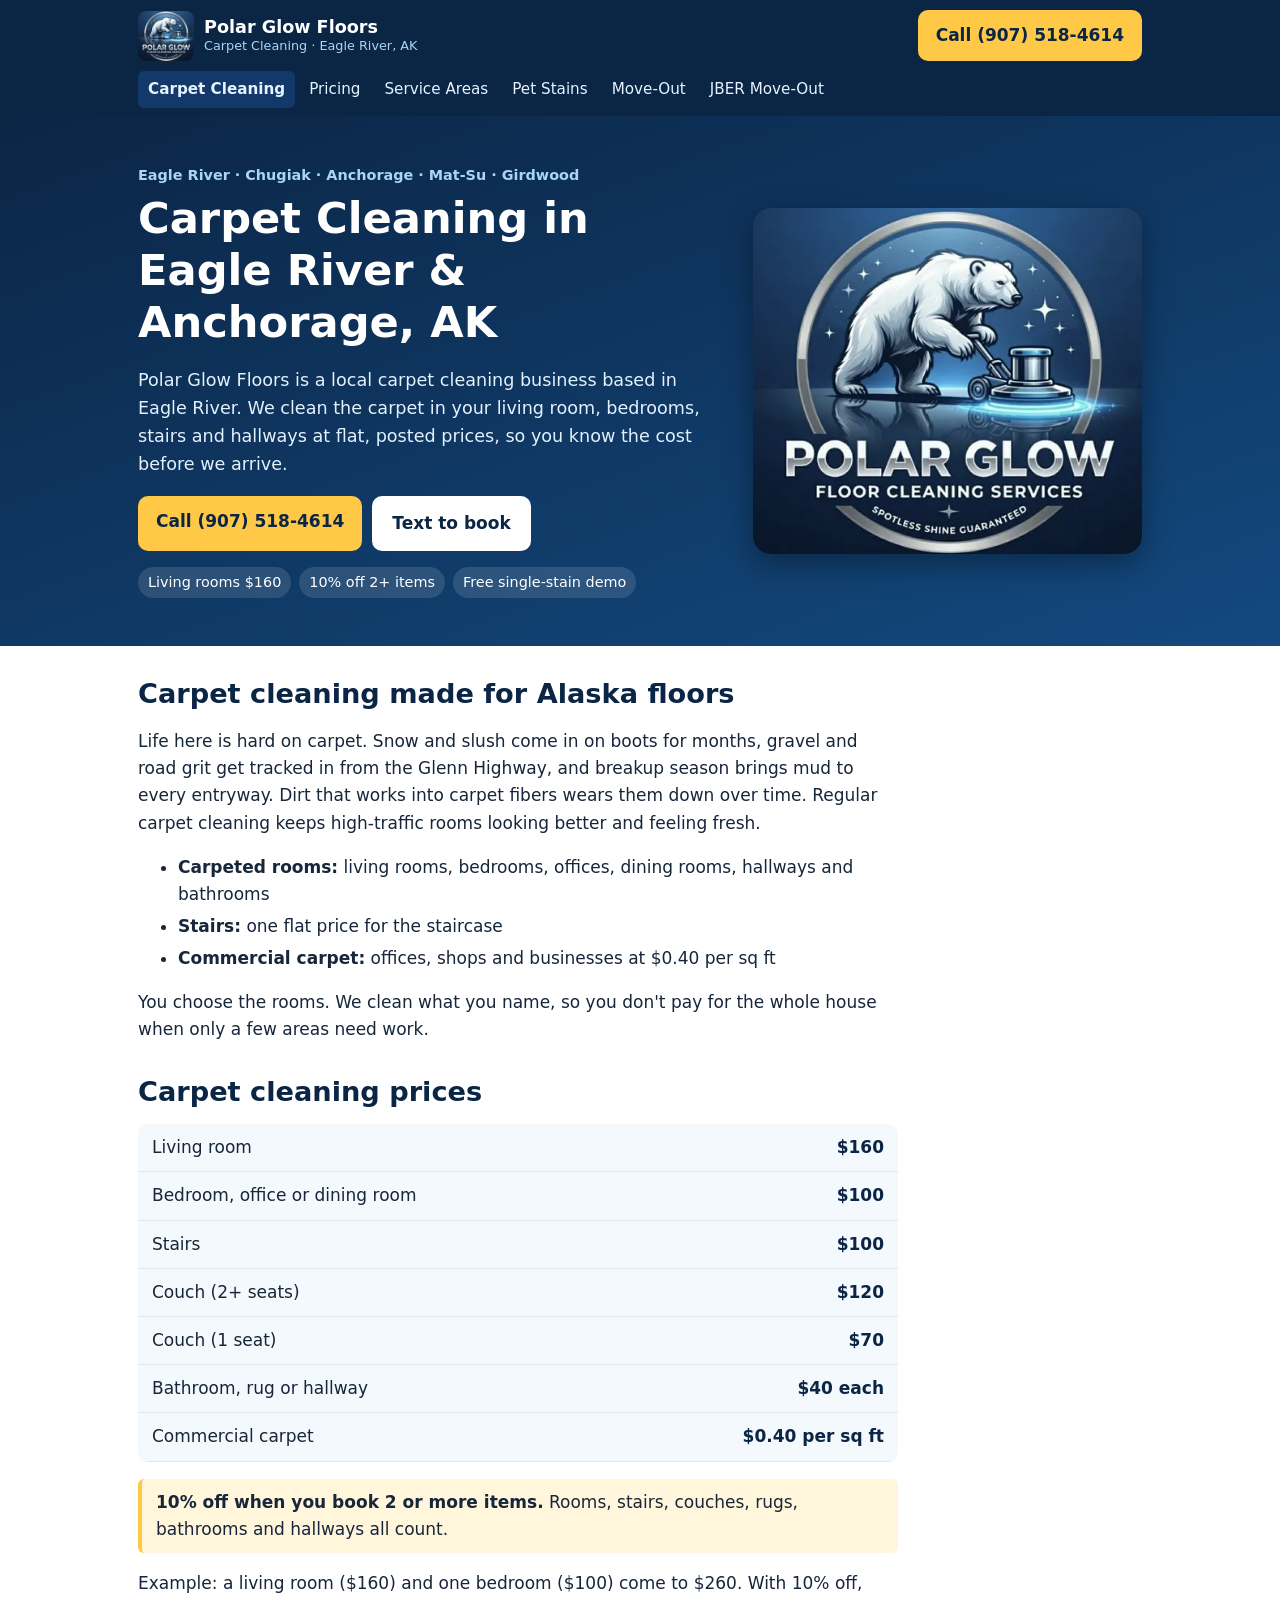
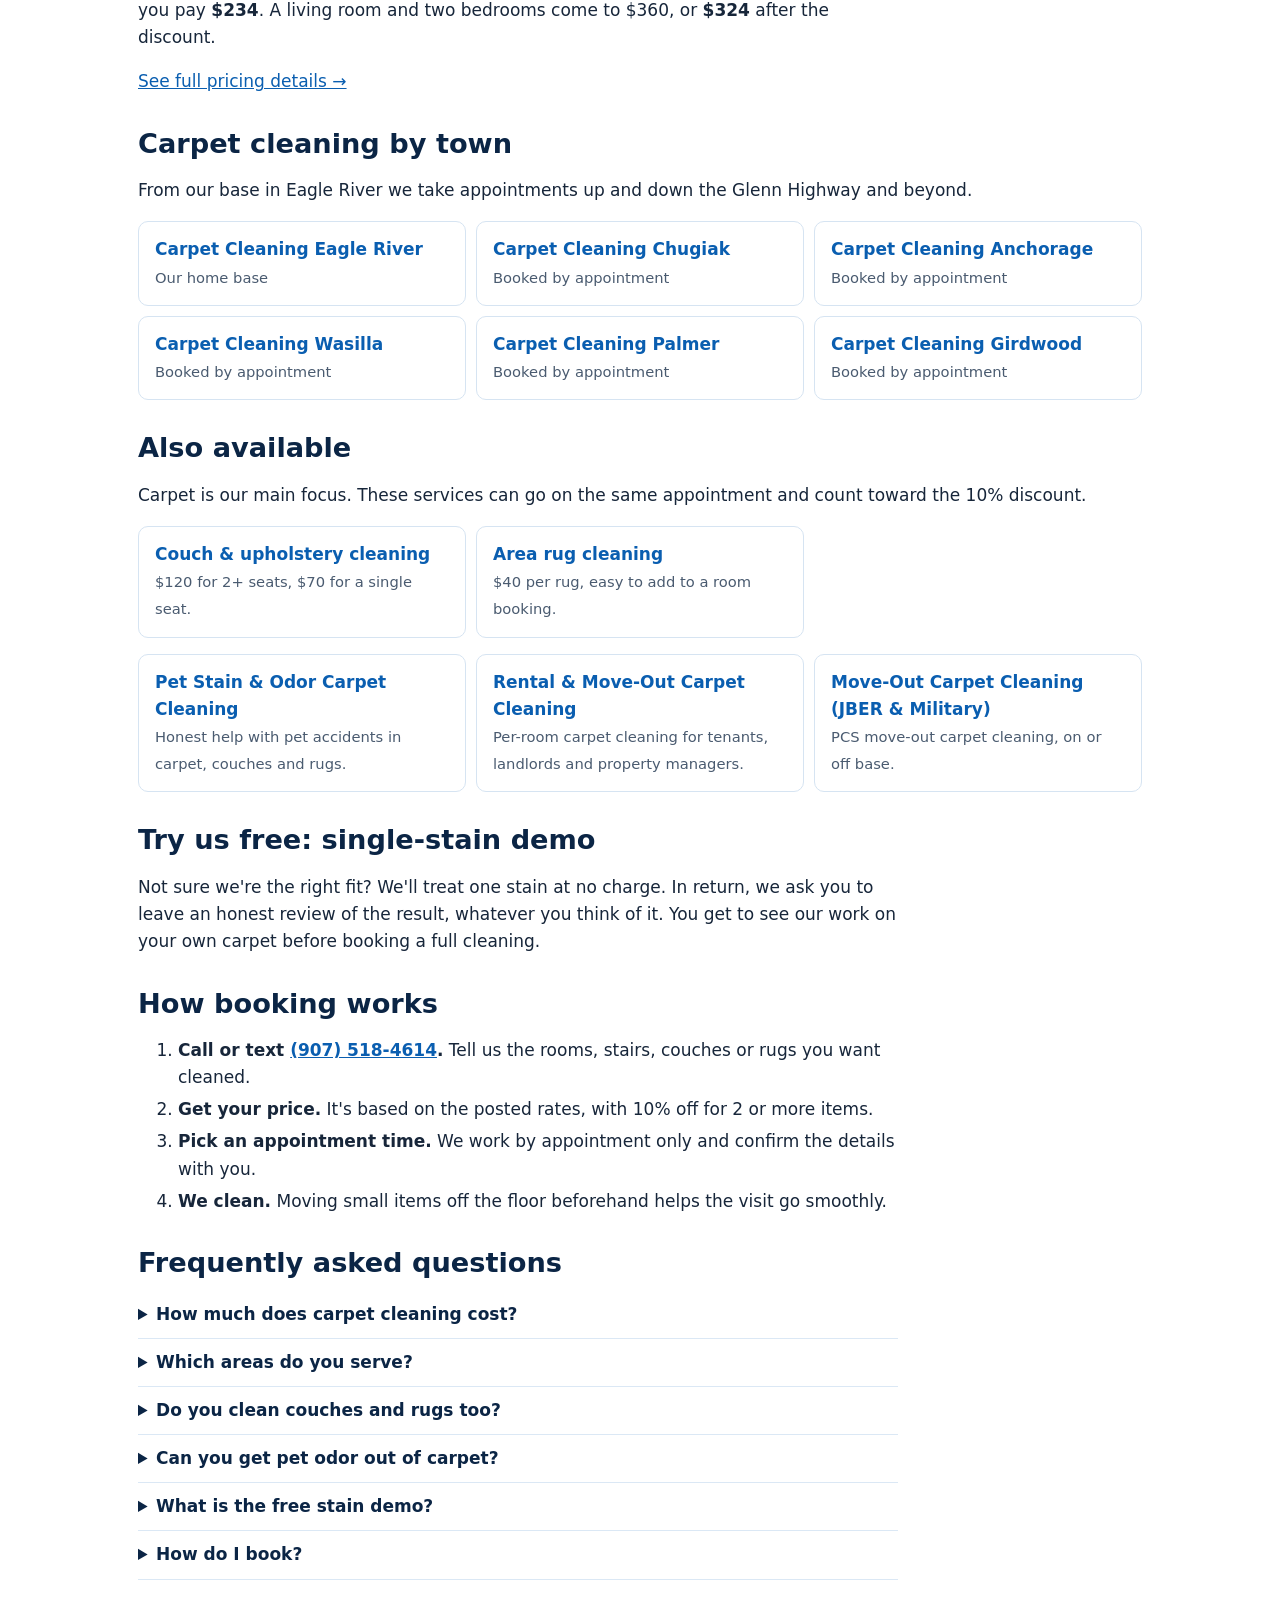
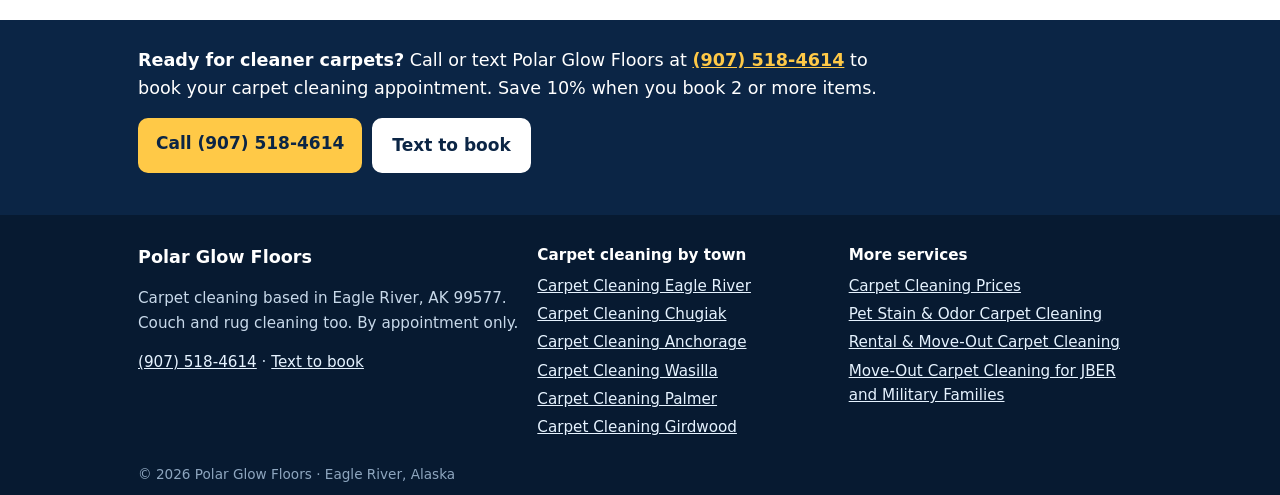
==== index.html @ 14b95b18 "Polar Glow Floors site" ====
<!doctype html>
<html lang="en">
<head>
<meta charset="utf-8">
<meta name="viewport" content="width=device-width,initial-scale=1">
<title>Carpet Cleaning Eagle River, AK | Polar Glow Floors</title>
<meta name="description" content="Carpet, couch &amp; rug cleaning in Eagle River, Chugiak &amp; Anchorage. Living rooms $160, bedrooms $100, 10% off 2+ items. Call (907) 518-4614 to book.">
<link rel="canonical" href="https://polarglowfloors.com/">
<meta property="og:type" content="website">
<meta property="og:title" content="Carpet Cleaning Eagle River, AK | Polar Glow Floors">
<meta property="og:description" content="Carpet, couch &amp; rug cleaning in Eagle River, Chugiak &amp; Anchorage. Living rooms $160, bedrooms $100, 10% off 2+ items. Call (907) 518-4614 to book.">
<meta property="og:url" content="https://polarglowfloors.com/">
<meta property="og:image" content="https://polarglowfloors.com/img/logo.jpg">
<meta name="theme-color" content="#0b2545">
<link rel="icon" type="image/png" href="/favicon.png">
<link rel="apple-touch-icon" href="/apple-touch-icon.png">
<link rel="stylesheet" href="/styles.css">
<script type="application/ld+json">{"@context":"https://schema.org","@type":"HomeAndConstructionBusiness","@id":"https://polarglowfloors.com/#business","name":"Polar Glow Floors","description":"Carpet cleaning in Eagle River, Anchorage and nearby Alaska towns, plus couch (upholstery) and rug cleaning. By appointment only.","url":"https://polarglowfloors.com/","telephone":"+1-907-518-4614","logo":"https://polarglowfloors.com/img/logo.jpg","image":"https://polarglowfloors.com/img/logo.jpg","address":{"@type":"PostalAddress","addressLocality":"Eagle River","addressRegion":"AK","postalCode":"99577","addressCountry":"US"},"areaServed":[{"@type":"City","name":"Eagle River, AK"},{"@type":"City","name":"Chugiak, AK"},{"@type":"City","name":"Anchorage, AK"},{"@type":"Place","name":"Joint Base Elmendorf-Richardson (JBER), AK"},{"@type":"City","name":"Wasilla, AK"},{"@type":"City","name":"Palmer, AK"},{"@type":"City","name":"Girdwood, AK"}]}</script><script type="application/ld+json">{"@context":"https://schema.org","@type":"FAQPage","mainEntity":[{"@type":"Question","name":"How much does carpet cleaning cost?","acceptedAnswer":{"@type":"Answer","text":"A living room is $160. Bedrooms, offices, dining rooms and stairs are $100 each. Bathrooms, hallways and rugs are $40 each. Book 2 or more items and you get 10% off."}},{"@type":"Question","name":"Which areas do you serve?","acceptedAnswer":{"@type":"Answer","text":"We're based in Eagle River and clean carpets in Eagle River, Chugiak, Anchorage, Wasilla, Palmer and Girdwood, including JBER housing when the resident arranges base access. Girdwood is a longer drive, so call to confirm scheduling."}},{"@type":"Question","name":"Do you clean couches and rugs too?","acceptedAnswer":{"@type":"Answer","text":"Yes. A couch with 2 or more seats is $120, a single-seat couch is $70, and rugs are $40 each. They count toward the 10% multi-item discount."}},{"@type":"Question","name":"Can you get pet odor out of carpet?","acceptedAnswer":{"@type":"Answer","text":"Often we can make a real difference, but we won't promise every odor will be fully removed, especially if it has soaked into the padding. We'll tell you honestly what to expect."}},{"@type":"Question","name":"What is the free stain demo?","acceptedAnswer":{"@type":"Answer","text":"We'll clean one stain for free. In exchange, we ask you to leave an honest review of the result."}},{"@type":"Question","name":"How do I book?","acceptedAnswer":{"@type":"Answer","text":"We work by appointment only. Call or text (907) 518-4614, tell us which rooms and items you want cleaned, and we'll confirm your price and pick a time together."}}]}</script>
</head>
<body>
<header class="top">
<div class="wrap bar">
<a class="brand" href="/"><picture><source srcset="/img/logo-128.webp" type="image/webp"><img src="/img/logo-128.jpg" width="56" height="50" alt="Polar Glow Floors logo"></picture><span>Polar Glow Floors<small>Carpet Cleaning · Eagle River, AK</small></span></a>
<a class="btn call hide-sm" href="tel:+19075184614">Call (907) 518-4614</a>
</div>
<nav class="wrap nav" aria-label="Main"><a href="/">Carpet Cleaning</a><a href="/pricing/">Pricing</a><a href="/#areas">Service Areas</a><a href="/pet-stain-odor-removal/">Pet Stains</a><a href="/move-out-carpet-cleaning/">Move-Out</a><a href="/jber-military-move-out-carpet-cleaning/">JBER Move-Out</a></nav>
</header>
<main>
<section class="hero home"><div class="wrap split">
<div>
<p class="kicker">Eagle River · Chugiak · Anchorage · Mat-Su · Girdwood</p>
<h1>Carpet Cleaning in Eagle River &amp; Anchorage, AK</h1>
<p class="lead">Polar Glow Floors is a local carpet cleaning business based in Eagle River. We clean the carpet in your living room, bedrooms, stairs and hallways at flat, posted prices, so you know the cost before we arrive.</p>
<div class="ctas "><a class="btn call" href="tel:+19075184614">Call (907) 518-4614</a><a class="btn text" href="sms:+19075184614">Text to book</a></div>
<p class="ticks"><span>Living rooms $160</span><span>10% off 2+ items</span><span>Free single-stain demo</span></p>
</div>
<picture class="hero-logo"><source srcset="/img/logo.webp" type="image/webp"><img src="/img/logo.jpg" width="480" height="426" alt="Polar Glow Floors polar bear logo" fetchpriority="high"></picture>
</div></section>

<section class="wrap prose">
<h2>Carpet cleaning made for Alaska floors</h2>
<p>Life here is hard on carpet. Snow and slush come in on boots for months, gravel and road grit get tracked in from the Glenn Highway, and breakup season brings mud to every entryway. Dirt that works into carpet fibers wears them down over time. Regular carpet cleaning keeps high-traffic rooms looking better and feeling fresh.</p>
<ul>
<li><strong>Carpeted rooms:</strong> living rooms, bedrooms, offices, dining rooms, hallways and bathrooms</li>
<li><strong>Stairs:</strong> one flat price for the staircase</li>
<li><strong>Commercial carpet:</strong> offices, shops and businesses at $0.40 per sq ft</li>
</ul>
<p>You choose the rooms. We clean what you name, so you don't pay for the whole house when only a few areas need work.</p>
</section>

<section class="wrap prose" id="pricing">
<h2>Carpet cleaning prices</h2>
<table class="prices" aria-label="Carpet cleaning prices"><tbody><tr><th scope=row>Living room</th><td>$160</td></tr><tr><th scope=row>Bedroom, office or dining room</th><td>$100</td></tr><tr><th scope=row>Stairs</th><td>$100</td></tr><tr><th scope=row>Couch (2+ seats)</th><td>$120</td></tr><tr><th scope=row>Couch (1 seat)</th><td>$70</td></tr><tr><th scope=row>Bathroom, rug or hallway</th><td>$40 each</td></tr><tr><th scope=row>Commercial carpet</th><td>$0.40 per sq ft</td></tr></tbody></table><p class="deal"><strong>10% off when you book 2 or more items.</strong> Rooms, stairs, couches, rugs, bathrooms and hallways all count.</p>
<p>Example: a living room ($160) and one bedroom ($100) come to $260. With 10% off, you pay <strong>$234</strong>. A living room and two bedrooms come to $360, or <strong>$324</strong> after the discount.</p>
<p><a href="/pricing/">See full pricing details →</a></p>
</section>

<section class="wrap" id="areas">
<h2>Carpet cleaning by town</h2>
<p>From our base in Eagle River we take appointments up and down the Glenn Highway and beyond.</p>
<ul class="cards"><li><a href="/carpet-cleaning-eagle-river/"><strong>Carpet Cleaning Eagle River</strong><span>Our home base</span></a></li><li><a href="/carpet-cleaning-chugiak/"><strong>Carpet Cleaning Chugiak</strong><span>Booked by appointment</span></a></li><li><a href="/carpet-cleaning-anchorage/"><strong>Carpet Cleaning Anchorage</strong><span>Booked by appointment</span></a></li><li><a href="/carpet-cleaning-wasilla/"><strong>Carpet Cleaning Wasilla</strong><span>Booked by appointment</span></a></li><li><a href="/carpet-cleaning-palmer-ak/"><strong>Carpet Cleaning Palmer</strong><span>Booked by appointment</span></a></li><li><a href="/girdwood-carpet-cleaning/"><strong>Carpet Cleaning Girdwood</strong><span>Booked by appointment</span></a></li></ul>
</section>

<section class="wrap">
<h2>Also available</h2>
<p>Carpet is our main focus. These services can go on the same appointment and count toward the 10% discount.</p>
<ul class="cards">
<li><a href="/pricing/"><strong>Couch &amp; upholstery cleaning</strong><span>$120 for 2+ seats, $70 for a single seat.</span></a></li>
<li><a href="/pricing/"><strong>Area rug cleaning</strong><span>$40 per rug, easy to add to a room booking.</span></a></li>
</ul>
<ul class="cards"><li><a href="/pet-stain-odor-removal/"><strong>Pet Stain &amp; Odor Carpet Cleaning</strong><span>Honest help with pet accidents in carpet, couches and rugs.</span></a></li><li><a href="/move-out-carpet-cleaning/"><strong>Rental &amp; Move-Out Carpet Cleaning</strong><span>Per-room carpet cleaning for tenants, landlords and property managers.</span></a></li><li><a href="/jber-military-move-out-carpet-cleaning/"><strong>Move-Out Carpet Cleaning (JBER &amp; Military)</strong><span>PCS move-out carpet cleaning, on or off base.</span></a></li></ul>
</section>

<section class="wrap prose">
<h2>Try us free: single-stain demo</h2>
<p>Not sure we're the right fit? We'll treat one stain at no charge. In return, we ask you to leave an honest review of the result, whatever you think of it. You get to see our work on your own carpet before booking a full cleaning.</p>
<h2>How booking works</h2>
<ol>
<li><strong>Call or text <a href="tel:+19075184614">(907) 518-4614</a>.</strong> Tell us the rooms, stairs, couches or rugs you want cleaned.</li>
<li><strong>Get your price.</strong> It's based on the posted rates, with 10% off for 2 or more items.</li>
<li><strong>Pick an appointment time.</strong> We work by appointment only and confirm the details with you.</li>
<li><strong>We clean.</strong> Moving small items off the floor beforehand helps the visit go smoothly.</li>
</ol>
</section>
<section class="wrap faq"><h2>Frequently asked questions</h2><details><summary>How much does carpet cleaning cost?</summary><p>A living room is $160. Bedrooms, offices, dining rooms and stairs are $100 each. Bathrooms, hallways and rugs are $40 each. Book 2 or more items and you get 10% off.</p></details><details><summary>Which areas do you serve?</summary><p>We're based in Eagle River and clean carpets in Eagle River, Chugiak, Anchorage, Wasilla, Palmer and Girdwood, including JBER housing when the resident arranges base access. Girdwood is a longer drive, so call to confirm scheduling.</p></details><details><summary>Do you clean couches and rugs too?</summary><p>Yes. A couch with 2 or more seats is $120, a single-seat couch is $70, and rugs are $40 each. They count toward the 10% multi-item discount.</p></details><details><summary>Can you get pet odor out of carpet?</summary><p>Often we can make a real difference, but we won't promise every odor will be fully removed, especially if it has soaked into the padding. We'll tell you honestly what to expect.</p></details><details><summary>What is the free stain demo?</summary><p>We'll clean one stain for free. In exchange, we ask you to leave an honest review of the result.</p></details><details><summary>How do I book?</summary><p>We work by appointment only. Call or text <a href="tel:+19075184614">(907) 518-4614</a>, tell us which rooms and items you want cleaned, and we'll confirm your price and pick a time together.</p></details></section>
<section class="band"><div class="wrap"><p><strong>Ready for cleaner carpets?</strong> Call or text Polar Glow Floors at <strong><a href="tel:+19075184614">(907) 518-4614</a></strong> to book your carpet cleaning appointment. Save 10% when you book 2 or more items.</p><div class="ctas "><a class="btn call" href="tel:+19075184614">Call (907) 518-4614</a><a class="btn text" href="sms:+19075184614">Text to book</a></div></div></section>

</main>
<footer class="foot">
<div class="wrap cols">
<div><p class="fname">Polar Glow Floors</p><p>Carpet cleaning based in Eagle River, AK 99577. Couch and rug cleaning too. By appointment only.</p><p><a href="tel:+19075184614">(907) 518-4614</a> · <a href="sms:+19075184614">Text to book</a></p></div>
<div><p class="fh">Carpet cleaning by town</p><ul><li><a href="/carpet-cleaning-eagle-river/">Carpet Cleaning Eagle River</a></li><li><a href="/carpet-cleaning-chugiak/">Carpet Cleaning Chugiak</a></li><li><a href="/carpet-cleaning-anchorage/">Carpet Cleaning Anchorage</a></li><li><a href="/carpet-cleaning-wasilla/">Carpet Cleaning Wasilla</a></li><li><a href="/carpet-cleaning-palmer-ak/">Carpet Cleaning Palmer</a></li><li><a href="/girdwood-carpet-cleaning/">Carpet Cleaning Girdwood</a></li></ul></div>
<div><p class="fh">More services</p><ul><li><a href="/pricing/">Carpet Cleaning Prices</a></li><li><a href="/pet-stain-odor-removal/">Pet Stain &amp; Odor Carpet Cleaning</a></li><li><a href="/move-out-carpet-cleaning/">Rental &amp; Move-Out Carpet Cleaning</a></li><li><a href="/jber-military-move-out-carpet-cleaning/">Move-Out Carpet Cleaning for JBER and Military Families</a></li></ul></div>
</div>
<p class="wrap copy">© 2026 Polar Glow Floors · Eagle River, Alaska</p>
</footer>
<div class="mbar"><a href="tel:+19075184614">Call (907) 518-4614</a><a href="sms:+19075184614">Text to book</a></div>
</body>
</html>
---- styles.css ----
*,*::before,*::after{box-sizing:border-box}
html{-webkit-text-size-adjust:100%;scroll-behavior:smooth}
body{margin:0;font:17px/1.6 system-ui,-apple-system,"Segoe UI",Roboto,Arial,sans-serif;color:#17263a;background:#fff;padding-bottom:64px}
img{max-width:100%;height:auto;display:block}
a{color:#0a5eb0}
h1,h2{line-height:1.2;color:#0b2545}
h1{font-size:clamp(1.8rem,6vw,2.7rem);margin:0 0 .6rem}
h2{font-size:clamp(1.3rem,4.5vw,1.7rem);margin:2rem 0 .7rem}
.wrap{max-width:1040px;margin:0 auto;padding:0 18px}
.prose>*,.faq>*{max-width:760px}
.prose li{margin:.3rem 0}

/* header */
.top{background:#0b2545;color:#fff}
.bar{display:flex;align-items:center;justify-content:space-between;gap:12px;padding-top:10px;padding-bottom:10px}
.brand{display:flex;align-items:center;gap:10px;color:#fff;text-decoration:none;font-weight:700;font-size:1.1rem;line-height:1.2}
.brand img{width:56px;height:50px;border-radius:8px}
.brand small{display:block;font-weight:400;font-size:.8rem;color:#a9d6f5}
.nav{display:flex;gap:4px;overflow-x:auto;padding-bottom:8px;scrollbar-width:none}
.nav a{color:#e6f3ff;text-decoration:none;white-space:nowrap;padding:6px 10px;border-radius:6px;font-size:.95rem}
.nav a:first-child{background:#13386a;font-weight:700}
.nav a:hover{background:#1c4a85}

/* buttons */
.btn{display:inline-block;padding:12px 18px;border-radius:10px;font-weight:700;text-decoration:none;text-align:center}
.btn.call{background:#ffc947;color:#0b2545}
.btn.text{background:#fff;color:#0b2545;border:2px solid #0b2545}
.btn:hover{filter:brightness(1.05)}
.ctas{display:flex;flex-wrap:wrap;gap:10px;margin:1rem 0}
.hide-sm{display:none}

/* hero */
.hero{background:linear-gradient(160deg,#0b2545,#13497f);color:#fff;padding:28px 0 30px}
.hero h1{color:#fff}
.hero a:not(.btn){color:#bfe6ff}
.hero .btn.text{border-color:#fff}
.lead{font-size:1.1rem;color:#e3f1fc;max-width:680px}
.kicker{margin:0 0 .4rem;color:#a9d6f5;font-size:.9rem;font-weight:600}
.ticks{display:flex;flex-wrap:wrap;gap:8px;margin:0;font-size:.9rem}
.ticks span{background:rgba(255,255,255,.12);padding:4px 10px;border-radius:99px}
.hero-logo{display:none}

/* prices */
.prices{width:100%;border-collapse:collapse;margin:1rem 0;background:#f4f9fe;border-radius:10px;overflow:hidden}
.prices th,.prices td{padding:10px 14px;border-bottom:1px solid #dbe8f5;text-align:left}
.prices th{font-weight:500}
.prices td{text-align:right;font-weight:700;white-space:nowrap;color:#0b2545}
.deal{background:#fff6dc;border-left:4px solid #ffc947;padding:10px 14px;border-radius:6px}

/* cards */
.cards{list-style:none;padding:0;margin:1rem 0;display:grid;gap:10px;grid-template-columns:1fr}
.cards a{display:block;height:100%;padding:14px 16px;border:1px solid #d6e4f2;border-radius:10px;text-decoration:none;color:#17263a;background:#fff}
.cards a:hover{border-color:#0a5eb0;box-shadow:0 2px 10px rgba(11,37,69,.08)}
.cards strong{display:block;color:#0a5eb0}
.cards span{font-size:.92rem;color:#4a5b70}

/* faq */

.faq details{border-bottom:1px solid #dbe8f5;padding:10px 0}
.faq summary{cursor:pointer;font-weight:700;color:#0b2545}
.faq p{margin:.5rem 0 0}

/* cta band */
.band{background:#0b2545;color:#fff;margin-top:2.5rem;padding:26px 0}
.band p{font-size:1.1rem;max-width:760px;margin:0}
.band a:not(.btn){color:#ffc947}
.band .btn.text{border-color:#fff}

/* footer */
.foot{background:#071a31;color:#c8d9ea;padding:28px 0 10px;font-size:.95rem}
.foot a{color:#e6f3ff}
.foot ul{list-style:none;padding:0;margin:0}
.foot li{margin:.25rem 0}
.cols{display:grid;gap:18px}
.fname{font-weight:700;color:#fff;font-size:1.1rem;margin:0 0 .4rem}
.fh{font-weight:700;color:#fff;margin:0 0 .4rem}
.copy{font-size:.85rem;color:#8ea6bf;margin-top:20px}

/* sticky mobile call bar */
.mbar{position:fixed;left:0;right:0;bottom:0;display:flex;z-index:10;box-shadow:0 -2px 10px rgba(0,0,0,.2)}
.mbar a{flex:1;padding:16px 8px;text-align:center;font-weight:700;text-decoration:none;font-size:1rem}
.mbar a:first-child{flex:1.6;background:#ffc947;color:#0b2545}
.mbar a:last-child{background:#0b2545;color:#fff}

@media (min-width:640px){
  .cards{grid-template-columns:1fr 1fr}
  .cols{grid-template-columns:1.3fr 1fr 1fr}
}
@media (min-width:860px){
  body{padding-bottom:0}
  .mbar{display:none}
  .hide-sm{display:inline-block}
  .hero{padding:48px 0}
  .split{display:grid;grid-template-columns:1.5fr 1fr;gap:32px;align-items:center}
  .hero-logo{display:block}
  .hero-logo img{border-radius:18px;box-shadow:0 10px 30px rgba(0,0,0,.35)}
  .cards{grid-template-columns:repeat(3,1fr)}
}
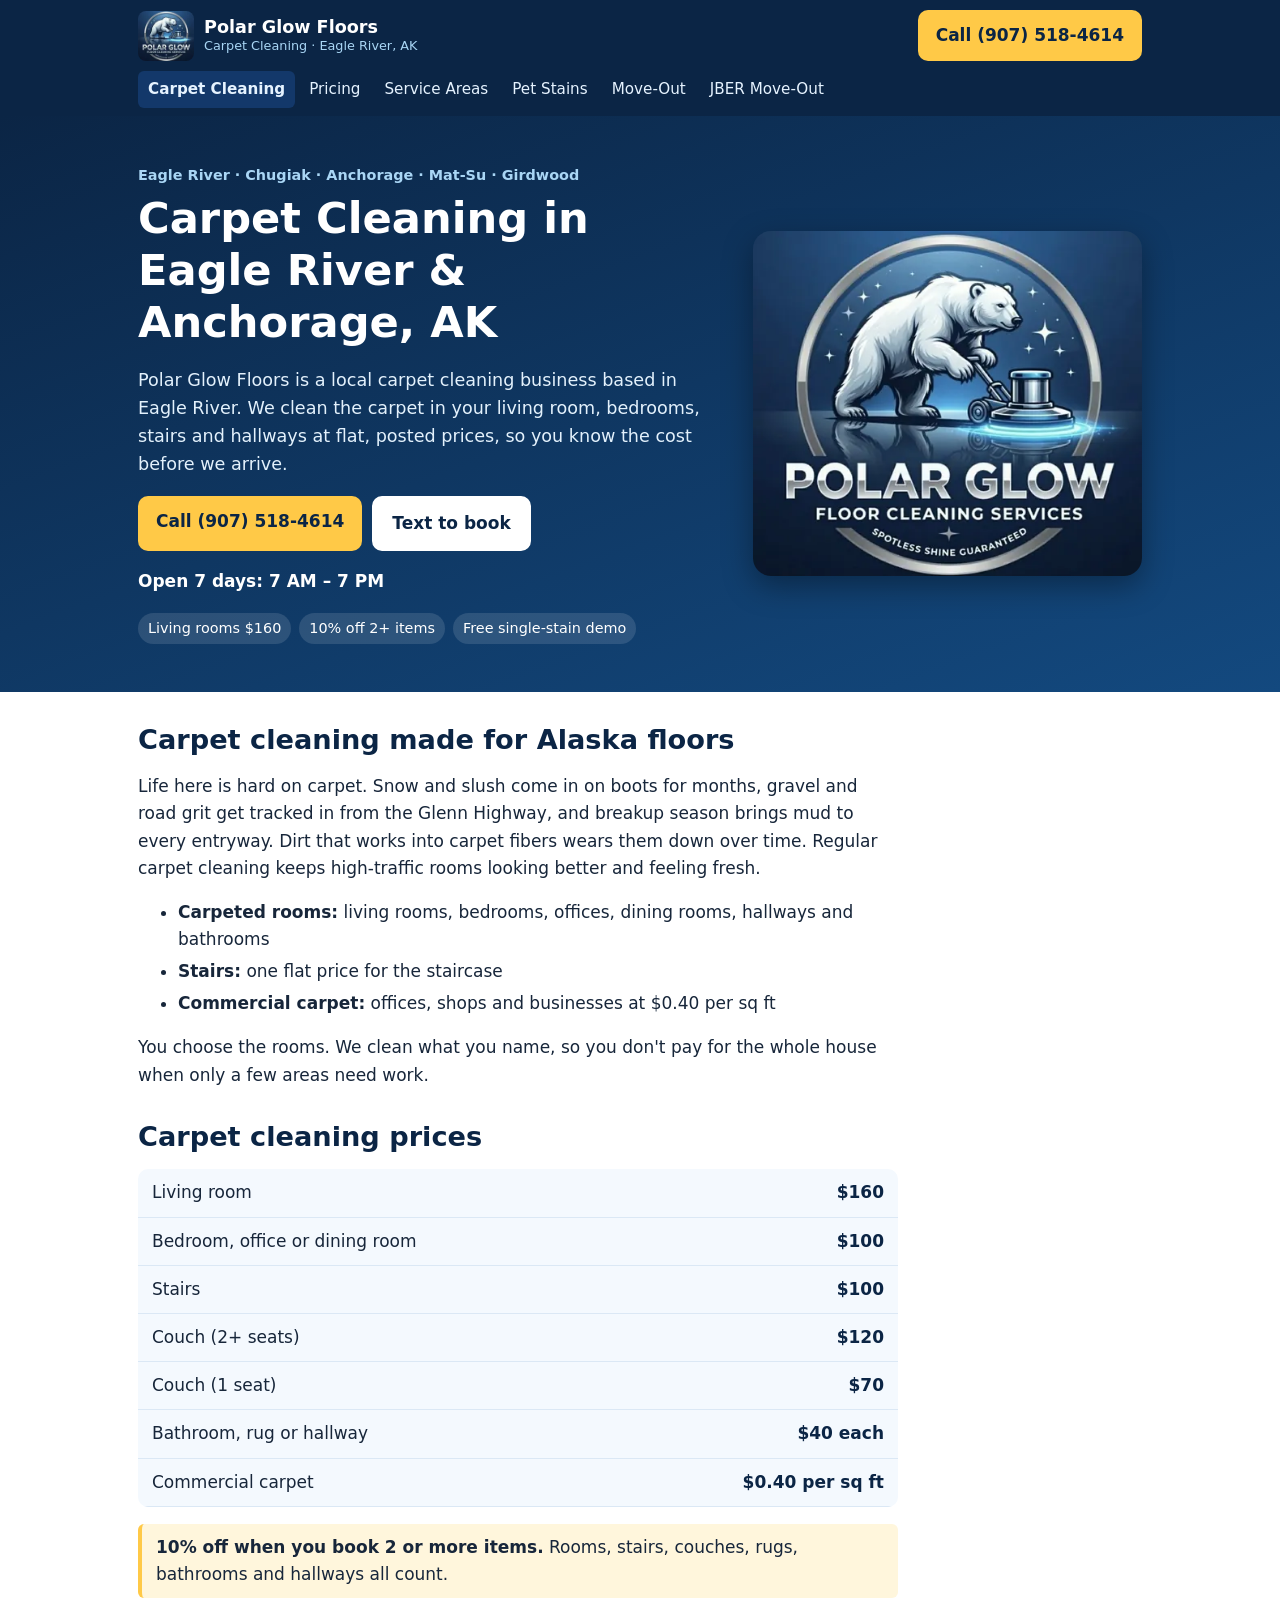
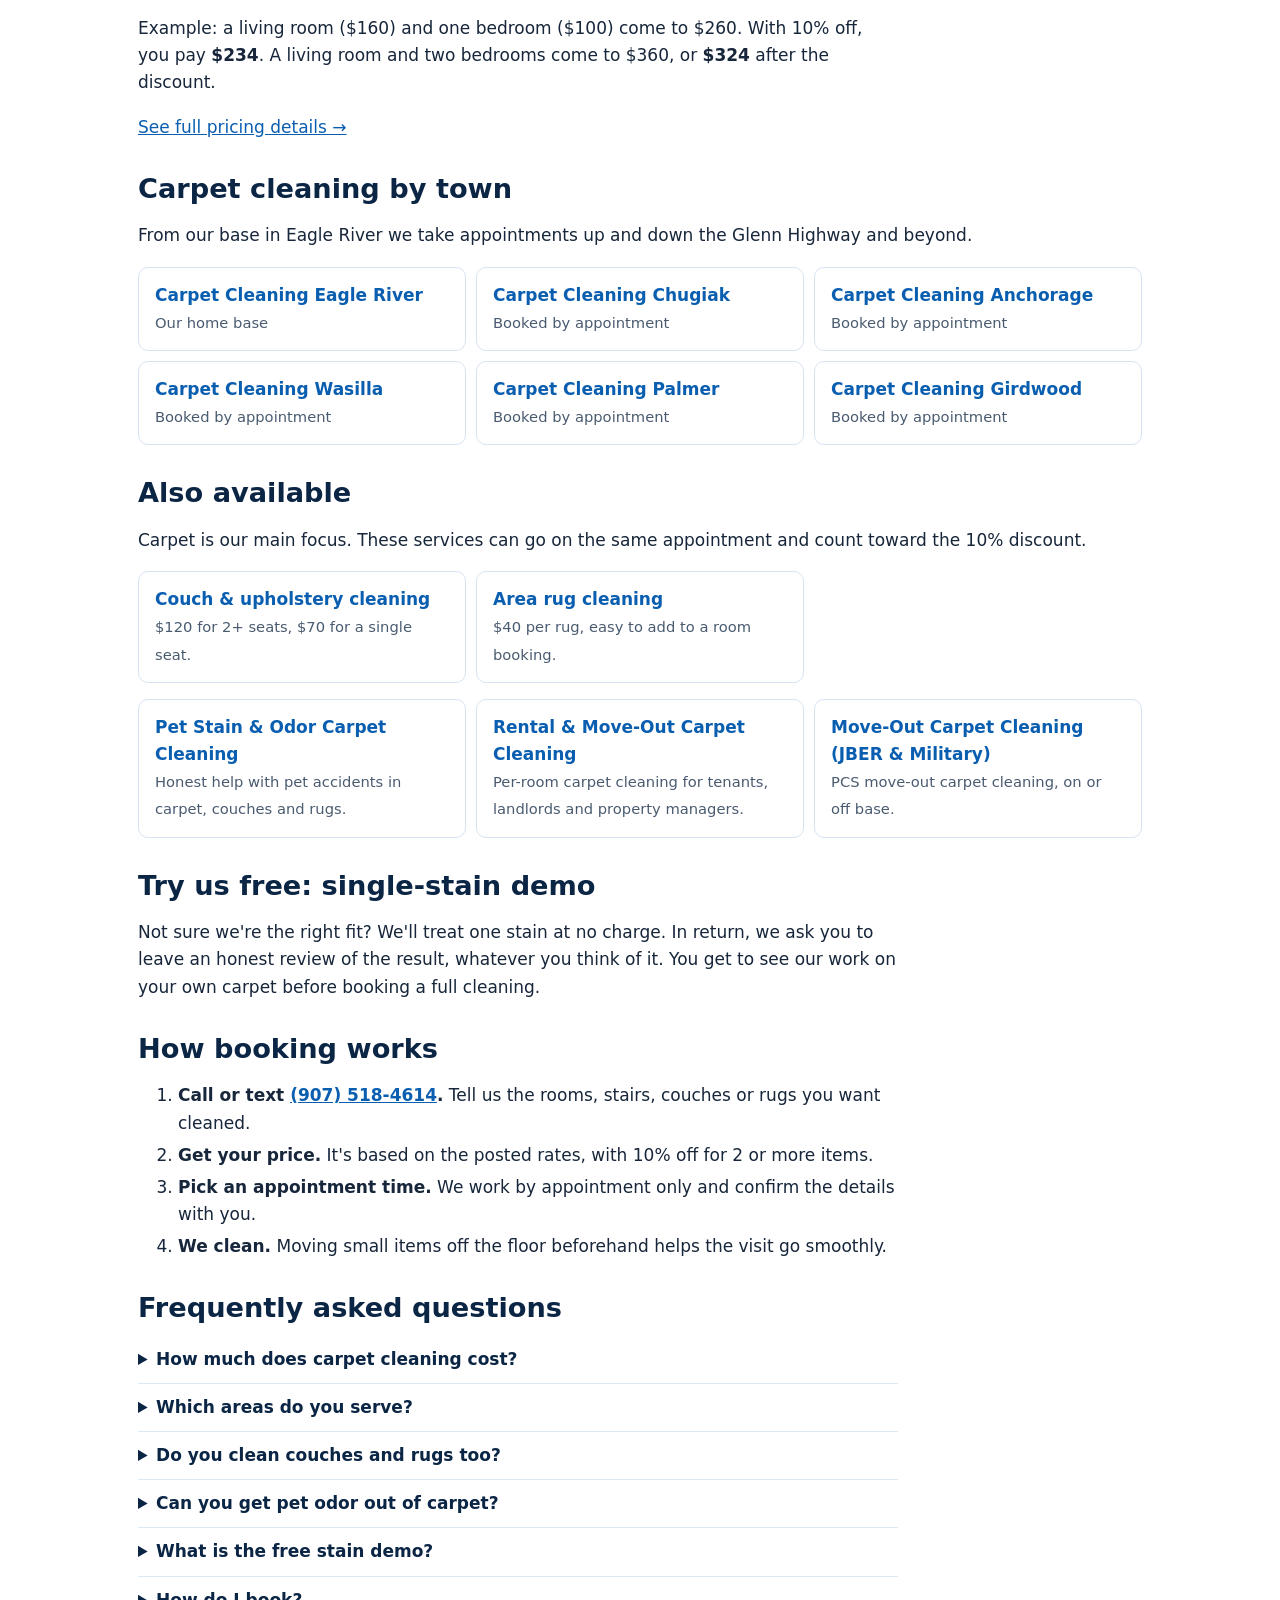
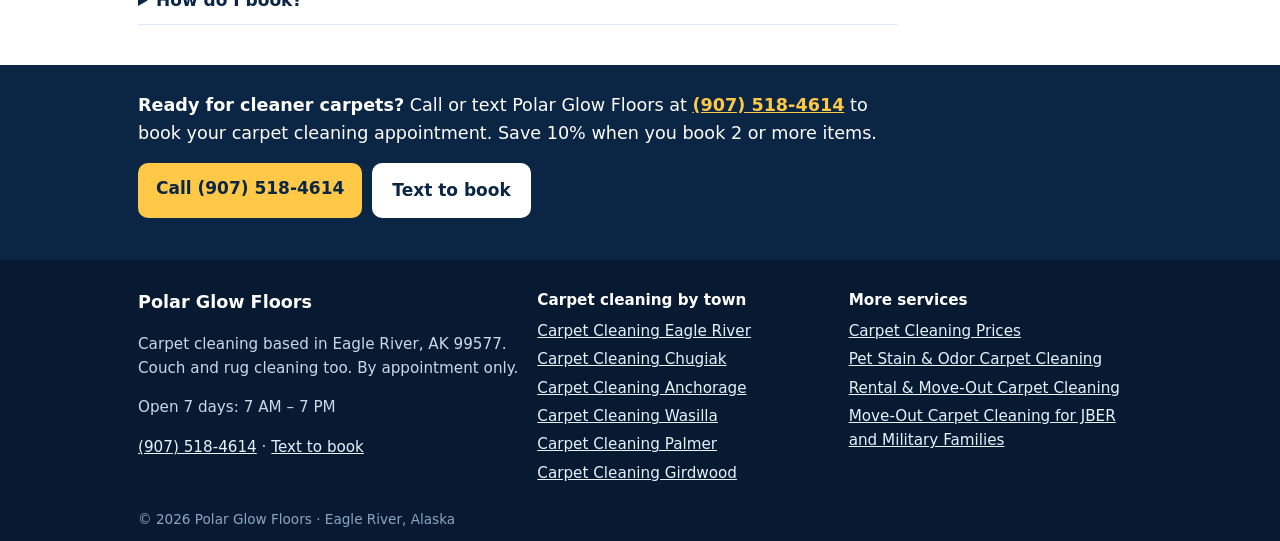
==== commit b9d27122: "Add hours, guard hard-surface terms" ====
--- a/index.html
+++ b/index.html
@@ -15,7 +15,7 @@
 <link rel="icon" type="image/png" href="/favicon.png">
 <link rel="apple-touch-icon" href="/apple-touch-icon.png">
 <link rel="stylesheet" href="/styles.css">
-<script type="application/ld+json">{"@context":"https://schema.org","@type":"HomeAndConstructionBusiness","@id":"https://polarglowfloors.com/#business","name":"Polar Glow Floors","description":"Carpet cleaning in Eagle River, Anchorage and nearby Alaska towns, plus couch (upholstery) and rug cleaning. By appointment only.","url":"https://polarglowfloors.com/","telephone":"+1-907-518-4614","logo":"https://polarglowfloors.com/img/logo.jpg","image":"https://polarglowfloors.com/img/logo.jpg","address":{"@type":"PostalAddress","addressLocality":"Eagle River","addressRegion":"AK","postalCode":"99577","addressCountry":"US"},"areaServed":[{"@type":"City","name":"Eagle River, AK"},{"@type":"City","name":"Chugiak, AK"},{"@type":"City","name":"Anchorage, AK"},{"@type":"Place","name":"Joint Base Elmendorf-Richardson (JBER), AK"},{"@type":"City","name":"Wasilla, AK"},{"@type":"City","name":"Palmer, AK"},{"@type":"City","name":"Girdwood, AK"}]}</script><script type="application/ld+json">{"@context":"https://schema.org","@type":"FAQPage","mainEntity":[{"@type":"Question","name":"How much does carpet cleaning cost?","acceptedAnswer":{"@type":"Answer","text":"A living room is $160. Bedrooms, offices, dining rooms and stairs are $100 each. Bathrooms, hallways and rugs are $40 each. Book 2 or more items and you get 10% off."}},{"@type":"Question","name":"Which areas do you serve?","acceptedAnswer":{"@type":"Answer","text":"We're based in Eagle River and clean carpets in Eagle River, Chugiak, Anchorage, Wasilla, Palmer and Girdwood, including JBER housing when the resident arranges base access. Girdwood is a longer drive, so call to confirm scheduling."}},{"@type":"Question","name":"Do you clean couches and rugs too?","acceptedAnswer":{"@type":"Answer","text":"Yes. A couch with 2 or more seats is $120, a single-seat couch is $70, and rugs are $40 each. They count toward the 10% multi-item discount."}},{"@type":"Question","name":"Can you get pet odor out of carpet?","acceptedAnswer":{"@type":"Answer","text":"Often we can make a real difference, but we won't promise every odor will be fully removed, especially if it has soaked into the padding. We'll tell you honestly what to expect."}},{"@type":"Question","name":"What is the free stain demo?","acceptedAnswer":{"@type":"Answer","text":"We'll clean one stain for free. In exchange, we ask you to leave an honest review of the result."}},{"@type":"Question","name":"How do I book?","acceptedAnswer":{"@type":"Answer","text":"We work by appointment only. Call or text (907) 518-4614, tell us which rooms and items you want cleaned, and we'll confirm your price and pick a time together."}}]}</script>
+<script type="application/ld+json">{"@context":"https://schema.org","@type":"HomeAndConstructionBusiness","@id":"https://polarglowfloors.com/#business","name":"Polar Glow Floors","description":"Carpet cleaning in Eagle River, Anchorage and nearby Alaska towns, plus couch (upholstery) and rug cleaning. By appointment only.","url":"https://polarglowfloors.com/","telephone":"+1-907-518-4614","logo":"https://polarglowfloors.com/img/logo.jpg","image":"https://polarglowfloors.com/img/logo.jpg","address":{"@type":"PostalAddress","addressLocality":"Eagle River","addressRegion":"AK","postalCode":"99577","addressCountry":"US"},"openingHoursSpecification":[{"@type":"OpeningHoursSpecification","dayOfWeek":["Monday","Tuesday","Wednesday","Thursday","Friday","Saturday","Sunday"],"opens":"07:00","closes":"19:00"}],"areaServed":[{"@type":"City","name":"Eagle River, AK"},{"@type":"City","name":"Chugiak, AK"},{"@type":"City","name":"Anchorage, AK"},{"@type":"Place","name":"Joint Base Elmendorf-Richardson (JBER), AK"},{"@type":"City","name":"Wasilla, AK"},{"@type":"City","name":"Palmer, AK"},{"@type":"City","name":"Girdwood, AK"}]}</script><script type="application/ld+json">{"@context":"https://schema.org","@type":"FAQPage","mainEntity":[{"@type":"Question","name":"How much does carpet cleaning cost?","acceptedAnswer":{"@type":"Answer","text":"A living room is $160. Bedrooms, offices, dining rooms and stairs are $100 each. Bathrooms, hallways and rugs are $40 each. Book 2 or more items and you get 10% off."}},{"@type":"Question","name":"Which areas do you serve?","acceptedAnswer":{"@type":"Answer","text":"We're based in Eagle River and clean carpets in Eagle River, Chugiak, Anchorage, Wasilla, Palmer and Girdwood, including JBER housing when the resident arranges base access. Girdwood is a longer drive, so call to confirm scheduling."}},{"@type":"Question","name":"Do you clean couches and rugs too?","acceptedAnswer":{"@type":"Answer","text":"Yes. A couch with 2 or more seats is $120, a single-seat couch is $70, and rugs are $40 each. They count toward the 10% multi-item discount."}},{"@type":"Question","name":"Can you get pet odor out of carpet?","acceptedAnswer":{"@type":"Answer","text":"Often we can make a real difference, but we won't promise every odor will be fully removed, especially if it has soaked into the padding. We'll tell you honestly what to expect."}},{"@type":"Question","name":"What is the free stain demo?","acceptedAnswer":{"@type":"Answer","text":"We'll clean one stain for free. In exchange, we ask you to leave an honest review of the result."}},{"@type":"Question","name":"How do I book?","acceptedAnswer":{"@type":"Answer","text":"We work by appointment only. Call or text (907) 518-4614, tell us which rooms and items you want cleaned, and we'll confirm your price and pick a time together."}}]}</script>
 </head>
 <body>
 <header class="top">
@@ -32,6 +32,7 @@
 <h1>Carpet Cleaning in Eagle River &amp; Anchorage, AK</h1>
 <p class="lead">Polar Glow Floors is a local carpet cleaning business based in Eagle River. We clean the carpet in your living room, bedrooms, stairs and hallways at flat, posted prices, so you know the cost before we arrive.</p>
 <div class="ctas "><a class="btn call" href="tel:+19075184614">Call (907) 518-4614</a><a class="btn text" href="sms:+19075184614">Text to book</a></div>
+<p class="hours"><strong>Open 7 days: 7 AM – 7 PM</strong></p>
 <p class="ticks"><span>Living rooms $160</span><span>10% off 2+ items</span><span>Free single-stain demo</span></p>
 </div>
 <picture class="hero-logo"><source srcset="/img/logo.webp" type="image/webp"><img src="/img/logo.jpg" width="480" height="426" alt="Polar Glow Floors polar bear logo" fetchpriority="high"></picture>
@@ -88,7 +89,7 @@
 </main>
 <footer class="foot">
 <div class="wrap cols">
-<div><p class="fname">Polar Glow Floors</p><p>Carpet cleaning based in Eagle River, AK 99577. Couch and rug cleaning too. By appointment only.</p><p><a href="tel:+19075184614">(907) 518-4614</a> · <a href="sms:+19075184614">Text to book</a></p></div>
+<div><p class="fname">Polar Glow Floors</p><p>Carpet cleaning based in Eagle River, AK 99577. Couch and rug cleaning too. By appointment only.</p><p class="hours">Open 7 days: 7 AM – 7 PM</p><p><a href="tel:+19075184614">(907) 518-4614</a> · <a href="sms:+19075184614">Text to book</a></p></div>
 <div><p class="fh">Carpet cleaning by town</p><ul><li><a href="/carpet-cleaning-eagle-river/">Carpet Cleaning Eagle River</a></li><li><a href="/carpet-cleaning-chugiak/">Carpet Cleaning Chugiak</a></li><li><a href="/carpet-cleaning-anchorage/">Carpet Cleaning Anchorage</a></li><li><a href="/carpet-cleaning-wasilla/">Carpet Cleaning Wasilla</a></li><li><a href="/carpet-cleaning-palmer-ak/">Carpet Cleaning Palmer</a></li><li><a href="/girdwood-carpet-cleaning/">Carpet Cleaning Girdwood</a></li></ul></div>
 <div><p class="fh">More services</p><ul><li><a href="/pricing/">Carpet Cleaning Prices</a></li><li><a href="/pet-stain-odor-removal/">Pet Stain &amp; Odor Carpet Cleaning</a></li><li><a href="/move-out-carpet-cleaning/">Rental &amp; Move-Out Carpet Cleaning</a></li><li><a href="/jber-military-move-out-carpet-cleaning/">Move-Out Carpet Cleaning for JBER and Military Families</a></li></ul></div>
 </div>
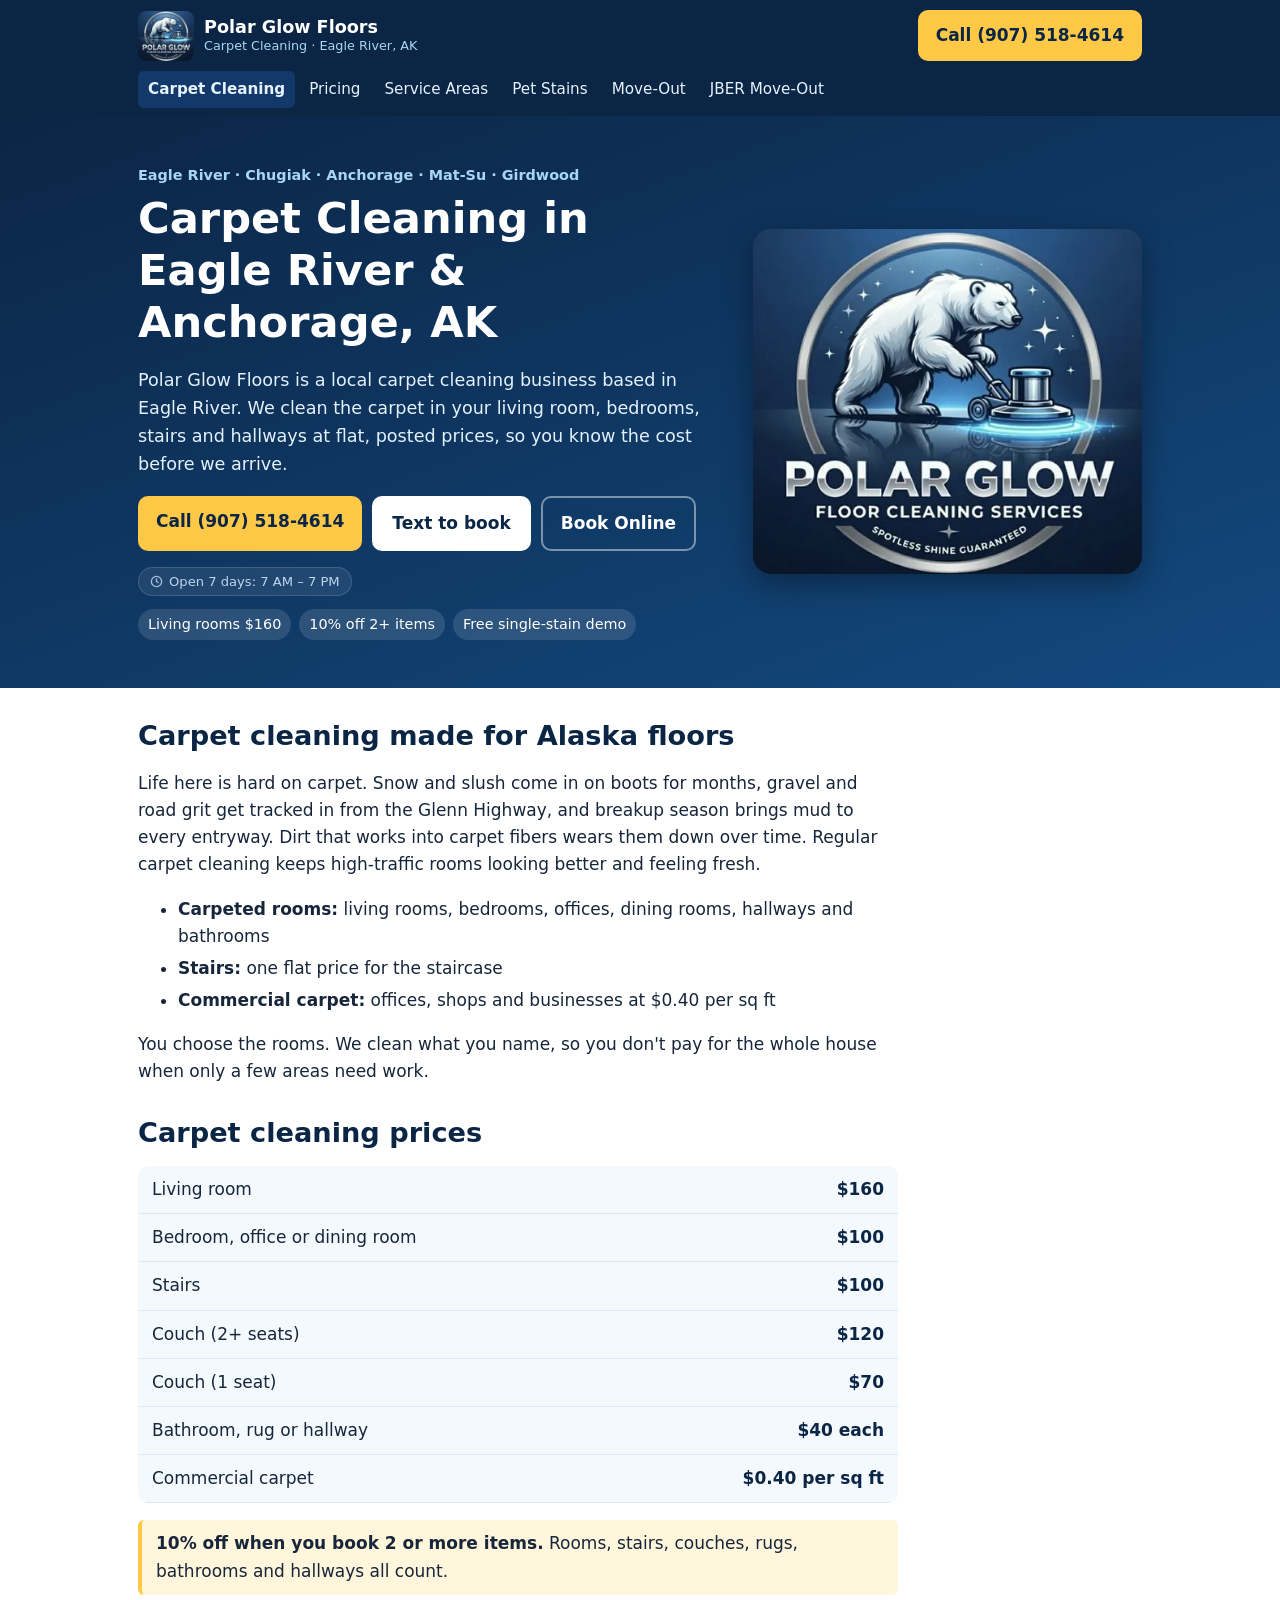
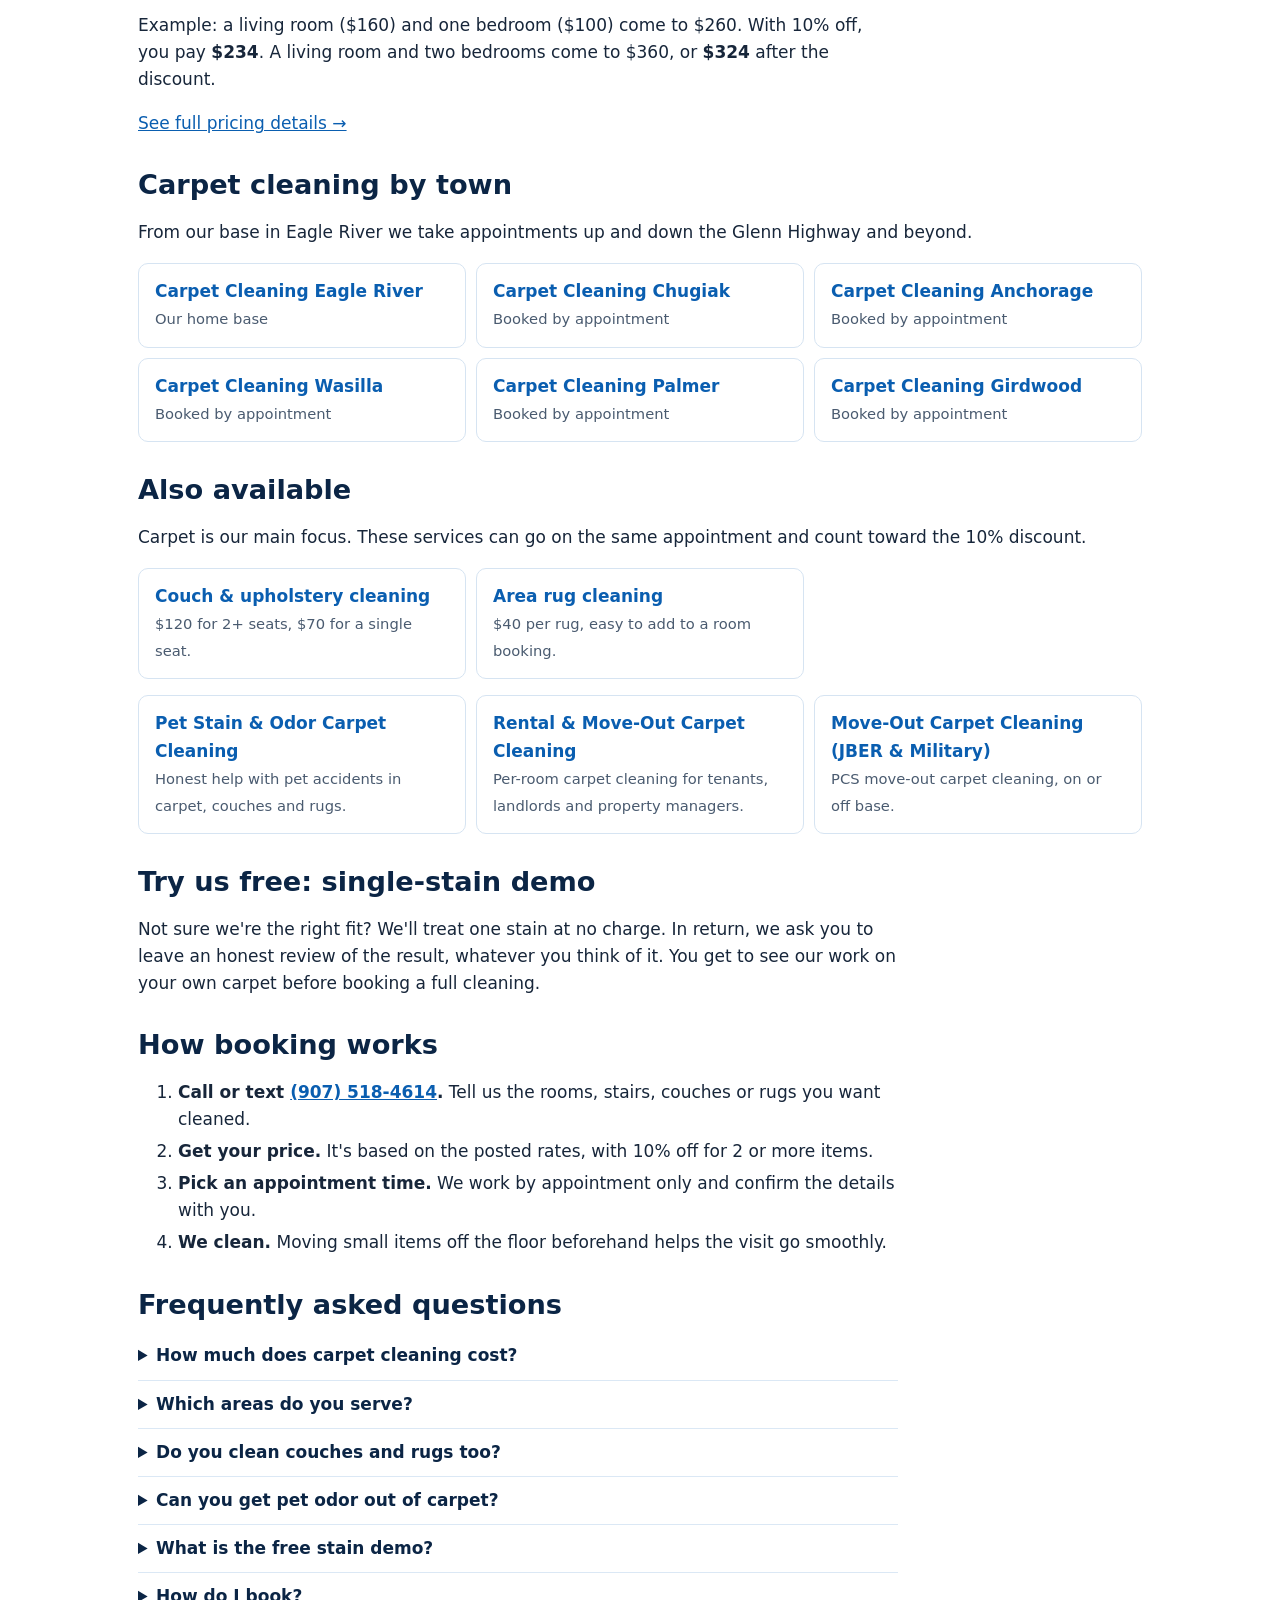
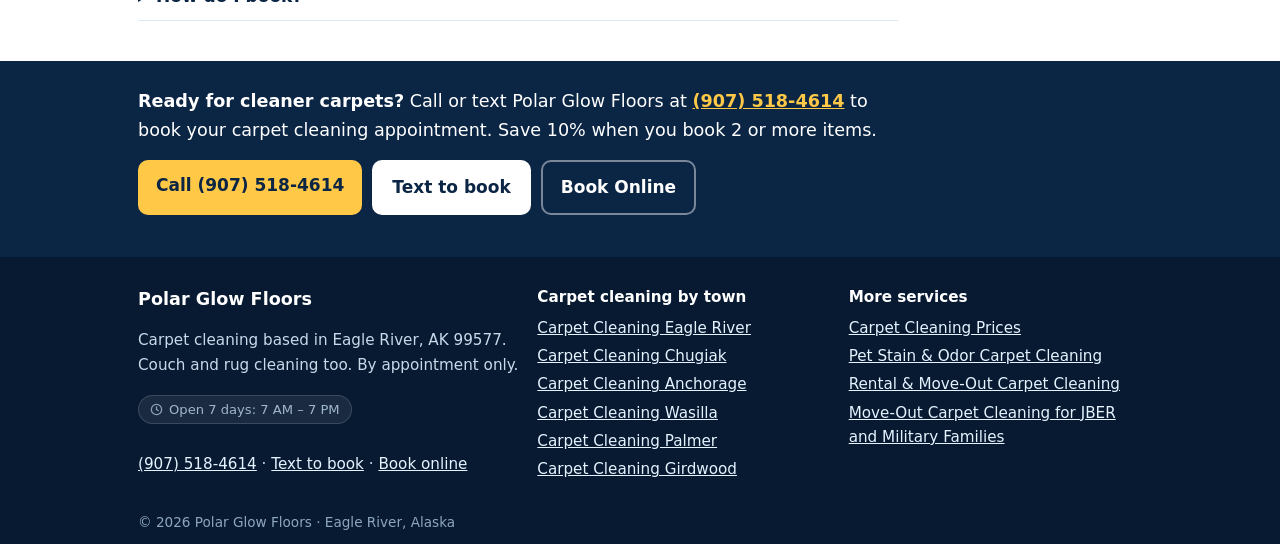
==== commit 05d5a906: "Add Book Online button, style hours" ====
--- a/index.html
+++ b/index.html
@@ -31,8 +31,8 @@
 <p class="kicker">Eagle River · Chugiak · Anchorage · Mat-Su · Girdwood</p>
 <h1>Carpet Cleaning in Eagle River &amp; Anchorage, AK</h1>
 <p class="lead">Polar Glow Floors is a local carpet cleaning business based in Eagle River. We clean the carpet in your living room, bedrooms, stairs and hallways at flat, posted prices, so you know the cost before we arrive.</p>
-<div class="ctas "><a class="btn call" href="tel:+19075184614">Call (907) 518-4614</a><a class="btn text" href="sms:+19075184614">Text to book</a></div>
-<p class="hours"><strong>Open 7 days: 7 AM – 7 PM</strong></p>
+<div class="ctas "><a class="btn call" href="tel:+19075184614">Call (907) 518-4614</a><a class="btn text" href="sms:+19075184614">Text to book</a><a class="btn book" href="https://book.squareup.com/appointments/wge5o7w3hdd2ip/location/LYM44T9G5PEDD" target="_blank" rel="noopener">Book Online</a></div>
+<p class="hours">Open 7 days: 7 AM – 7 PM</p>
 <p class="ticks"><span>Living rooms $160</span><span>10% off 2+ items</span><span>Free single-stain demo</span></p>
 </div>
 <picture class="hero-logo"><source srcset="/img/logo.webp" type="image/webp"><img src="/img/logo.jpg" width="480" height="426" alt="Polar Glow Floors polar bear logo" fetchpriority="high"></picture>
@@ -84,17 +84,17 @@
 </ol>
 </section>
 <section class="wrap faq"><h2>Frequently asked questions</h2><details><summary>How much does carpet cleaning cost?</summary><p>A living room is $160. Bedrooms, offices, dining rooms and stairs are $100 each. Bathrooms, hallways and rugs are $40 each. Book 2 or more items and you get 10% off.</p></details><details><summary>Which areas do you serve?</summary><p>We're based in Eagle River and clean carpets in Eagle River, Chugiak, Anchorage, Wasilla, Palmer and Girdwood, including JBER housing when the resident arranges base access. Girdwood is a longer drive, so call to confirm scheduling.</p></details><details><summary>Do you clean couches and rugs too?</summary><p>Yes. A couch with 2 or more seats is $120, a single-seat couch is $70, and rugs are $40 each. They count toward the 10% multi-item discount.</p></details><details><summary>Can you get pet odor out of carpet?</summary><p>Often we can make a real difference, but we won't promise every odor will be fully removed, especially if it has soaked into the padding. We'll tell you honestly what to expect.</p></details><details><summary>What is the free stain demo?</summary><p>We'll clean one stain for free. In exchange, we ask you to leave an honest review of the result.</p></details><details><summary>How do I book?</summary><p>We work by appointment only. Call or text <a href="tel:+19075184614">(907) 518-4614</a>, tell us which rooms and items you want cleaned, and we'll confirm your price and pick a time together.</p></details></section>
-<section class="band"><div class="wrap"><p><strong>Ready for cleaner carpets?</strong> Call or text Polar Glow Floors at <strong><a href="tel:+19075184614">(907) 518-4614</a></strong> to book your carpet cleaning appointment. Save 10% when you book 2 or more items.</p><div class="ctas "><a class="btn call" href="tel:+19075184614">Call (907) 518-4614</a><a class="btn text" href="sms:+19075184614">Text to book</a></div></div></section>
+<section class="band"><div class="wrap"><p><strong>Ready for cleaner carpets?</strong> Call or text Polar Glow Floors at <strong><a href="tel:+19075184614">(907) 518-4614</a></strong> to book your carpet cleaning appointment. Save 10% when you book 2 or more items.</p><div class="ctas "><a class="btn call" href="tel:+19075184614">Call (907) 518-4614</a><a class="btn text" href="sms:+19075184614">Text to book</a><a class="btn book" href="https://book.squareup.com/appointments/wge5o7w3hdd2ip/location/LYM44T9G5PEDD" target="_blank" rel="noopener">Book Online</a></div></div></section>
 
 </main>
 <footer class="foot">
 <div class="wrap cols">
-<div><p class="fname">Polar Glow Floors</p><p>Carpet cleaning based in Eagle River, AK 99577. Couch and rug cleaning too. By appointment only.</p><p class="hours">Open 7 days: 7 AM – 7 PM</p><p><a href="tel:+19075184614">(907) 518-4614</a> · <a href="sms:+19075184614">Text to book</a></p></div>
+<div><p class="fname">Polar Glow Floors</p><p>Carpet cleaning based in Eagle River, AK 99577. Couch and rug cleaning too. By appointment only.</p><p class="hours">Open 7 days: 7 AM – 7 PM</p><p><a href="tel:+19075184614">(907) 518-4614</a> · <a href="sms:+19075184614">Text to book</a> · <a href="https://book.squareup.com/appointments/wge5o7w3hdd2ip/location/LYM44T9G5PEDD" target="_blank" rel="noopener">Book online</a></p></div>
 <div><p class="fh">Carpet cleaning by town</p><ul><li><a href="/carpet-cleaning-eagle-river/">Carpet Cleaning Eagle River</a></li><li><a href="/carpet-cleaning-chugiak/">Carpet Cleaning Chugiak</a></li><li><a href="/carpet-cleaning-anchorage/">Carpet Cleaning Anchorage</a></li><li><a href="/carpet-cleaning-wasilla/">Carpet Cleaning Wasilla</a></li><li><a href="/carpet-cleaning-palmer-ak/">Carpet Cleaning Palmer</a></li><li><a href="/girdwood-carpet-cleaning/">Carpet Cleaning Girdwood</a></li></ul></div>
 <div><p class="fh">More services</p><ul><li><a href="/pricing/">Carpet Cleaning Prices</a></li><li><a href="/pet-stain-odor-removal/">Pet Stain &amp; Odor Carpet Cleaning</a></li><li><a href="/move-out-carpet-cleaning/">Rental &amp; Move-Out Carpet Cleaning</a></li><li><a href="/jber-military-move-out-carpet-cleaning/">Move-Out Carpet Cleaning for JBER and Military Families</a></li></ul></div>
 </div>
 <p class="wrap copy">© 2026 Polar Glow Floors · Eagle River, Alaska</p>
 </footer>
-<div class="mbar"><a href="tel:+19075184614">Call (907) 518-4614</a><a href="sms:+19075184614">Text to book</a></div>
+<div class="mbar"><a class="m-call" href="tel:+19075184614">Call<small>(907) 518-4614</small></a><a class="m-text" href="sms:+19075184614">Text</a><a class="m-book" href="https://book.squareup.com/appointments/wge5o7w3hdd2ip/location/LYM44T9G5PEDD" target="_blank" rel="noopener">Book online</a></div>
 </body>
 </html>
--- a/styles.css
+++ b/styles.css
@@ -25,6 +25,7 @@
 .btn{display:inline-block;padding:12px 18px;border-radius:10px;font-weight:700;text-decoration:none;text-align:center}
 .btn.call{background:#ffc947;color:#0b2545}
 .btn.text{background:#fff;color:#0b2545;border:2px solid #0b2545}
+.btn.book{background:transparent;color:#0b2545;border:2px solid #9fb8d3;font-weight:600}
 .btn:hover{filter:brightness(1.05)}
 .ctas{display:flex;flex-wrap:wrap;gap:10px;margin:1rem 0}
 .hide-sm{display:none}
@@ -34,11 +35,18 @@
 .hero h1{color:#fff}
 .hero a:not(.btn){color:#bfe6ff}
 .hero .btn.text{border-color:#fff}
+.hero .btn.book,.band .btn.book{color:#fff;border-color:rgba(255,255,255,.45)}
+.hero .btn.book:hover,.band .btn.book:hover{background:rgba(255,255,255,.1)}
 .lead{font-size:1.1rem;color:#e3f1fc;max-width:680px}
 .kicker{margin:0 0 .4rem;color:#a9d6f5;font-size:.9rem;font-weight:600}
 .ticks{display:flex;flex-wrap:wrap;gap:8px;margin:0;font-size:.9rem}
 .ticks span{background:rgba(255,255,255,.12);padding:4px 10px;border-radius:99px}
 .hero-logo{display:none}
+
+/* hours pill (hero + footer) */
+.hours{display:inline-flex;align-items:center;gap:6px;margin:0 0 .8rem;padding:3px 11px;border-radius:99px;font-size:.82rem;font-weight:500;color:#bcd6ec;background:rgba(255,255,255,.08);border:1px solid rgba(255,255,255,.14)}
+.hours::before{content:"";width:13px;height:13px;flex:none;opacity:.85;background:currentColor;-webkit-mask:url("data:image/svg+xml,%3Csvg xmlns='http://www.w3.org/2000/svg' viewBox='0 0 24 24' fill='none' stroke='black' stroke-width='2.4' stroke-linecap='round'%3E%3Ccircle cx='12' cy='12' r='9.5'/%3E%3Cpath d='M12 7v5l3 2'/%3E%3C/svg%3E") center/contain no-repeat;mask:url("data:image/svg+xml,%3Csvg xmlns='http://www.w3.org/2000/svg' viewBox='0 0 24 24' fill='none' stroke='black' stroke-width='2.4' stroke-linecap='round'%3E%3Ccircle cx='12' cy='12' r='9.5'/%3E%3Cpath d='M12 7v5l3 2'/%3E%3C/svg%3E") center/contain no-repeat}
+.foot .hours{color:#9fb6cc;margin:.2rem 0 .8rem}
 
 /* prices */
 .prices{width:100%;border-collapse:collapse;margin:1rem 0;background:#f4f9fe;border-radius:10px;overflow:hidden}
@@ -78,9 +86,11 @@
 
 /* sticky mobile call bar */
 .mbar{position:fixed;left:0;right:0;bottom:0;display:flex;z-index:10;box-shadow:0 -2px 10px rgba(0,0,0,.2)}
-.mbar a{flex:1;padding:16px 8px;text-align:center;font-weight:700;text-decoration:none;font-size:1rem}
-.mbar a:first-child{flex:1.6;background:#ffc947;color:#0b2545}
-.mbar a:last-child{background:#0b2545;color:#fff}
+.mbar a{flex:1;display:flex;flex-direction:column;justify-content:center;min-height:56px;padding:8px 4px;text-align:center;font-weight:700;text-decoration:none;font-size:.95rem;line-height:1.2}
+.mbar small{font-size:.75rem;font-weight:600}
+.mbar .m-call{flex:1.5;background:#ffc947;color:#0b2545;font-size:1.05rem}
+.mbar .m-text{background:#0b2545;color:#fff}
+.mbar .m-book{background:#13386a;color:#e6f3ff;font-weight:600;border-left:1px solid rgba(255,255,255,.15)}
 
 @media (min-width:640px){
   .cards{grid-template-columns:1fr 1fr}
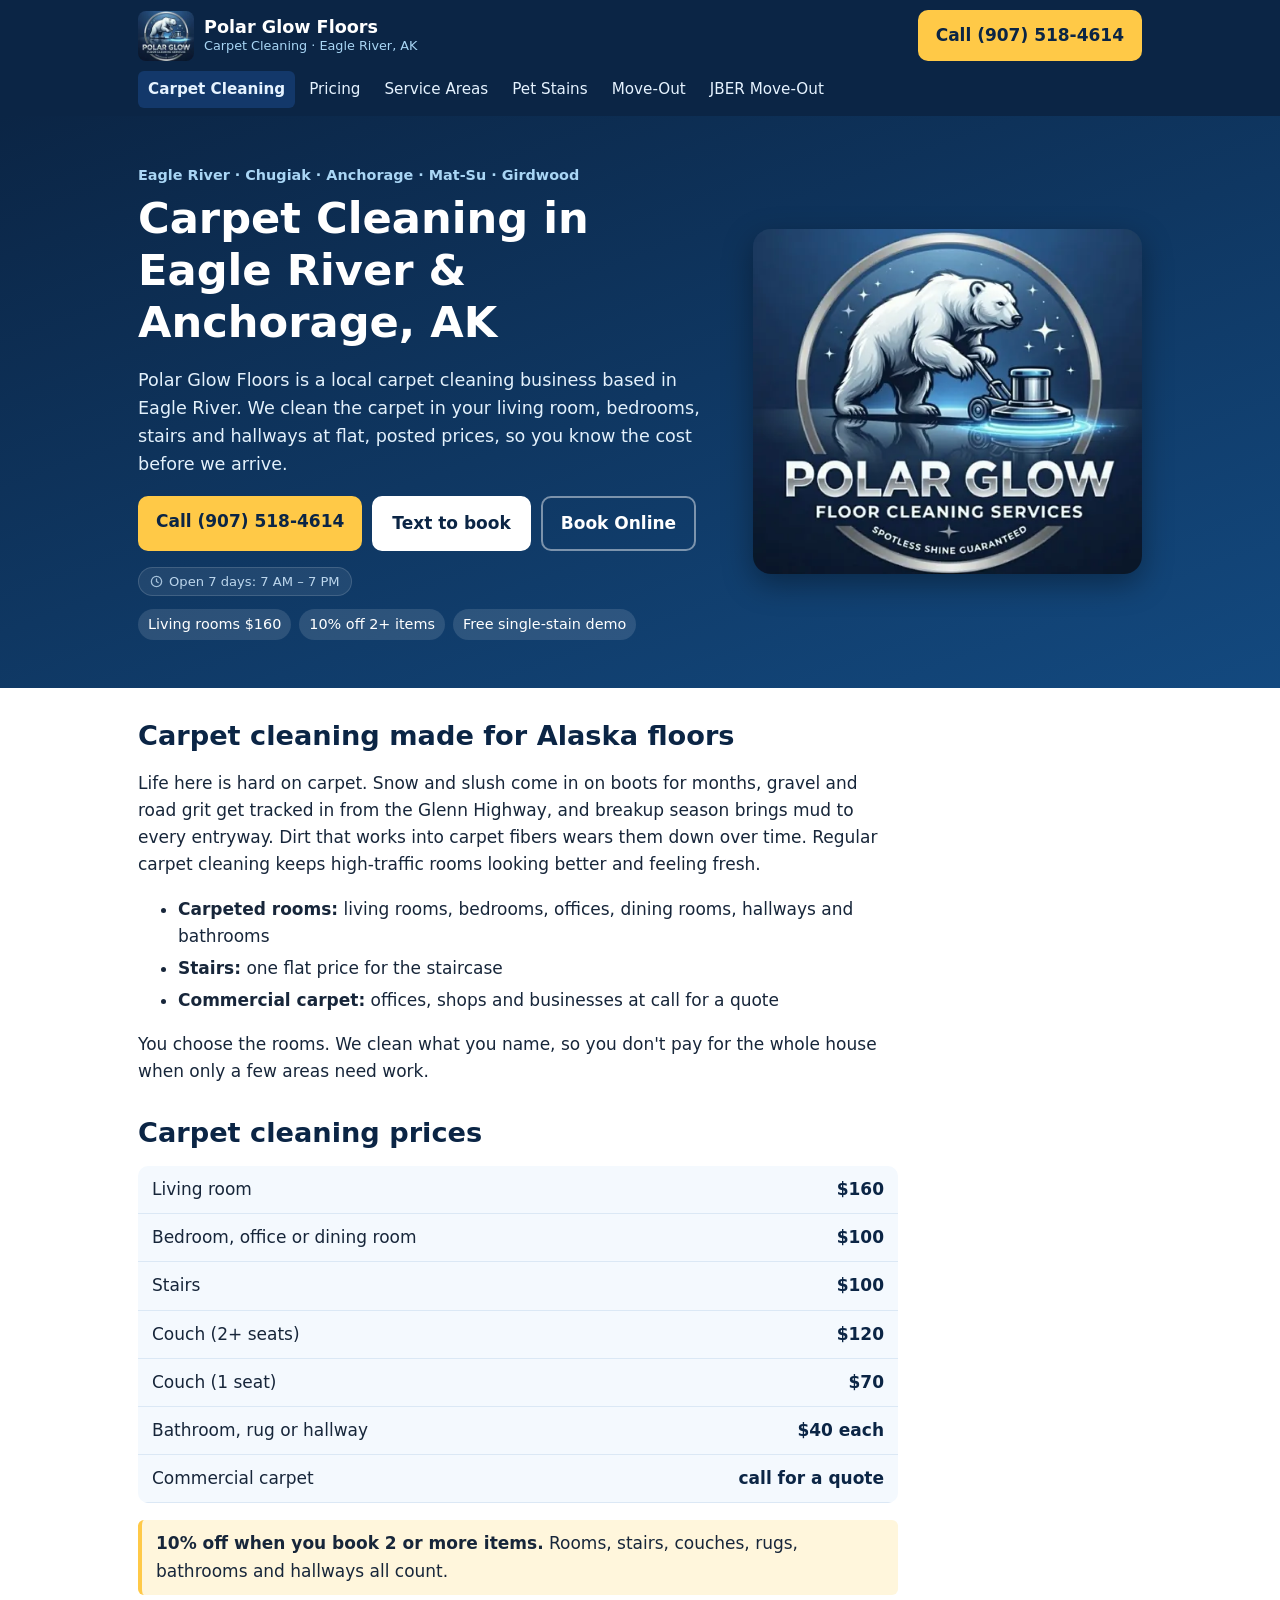
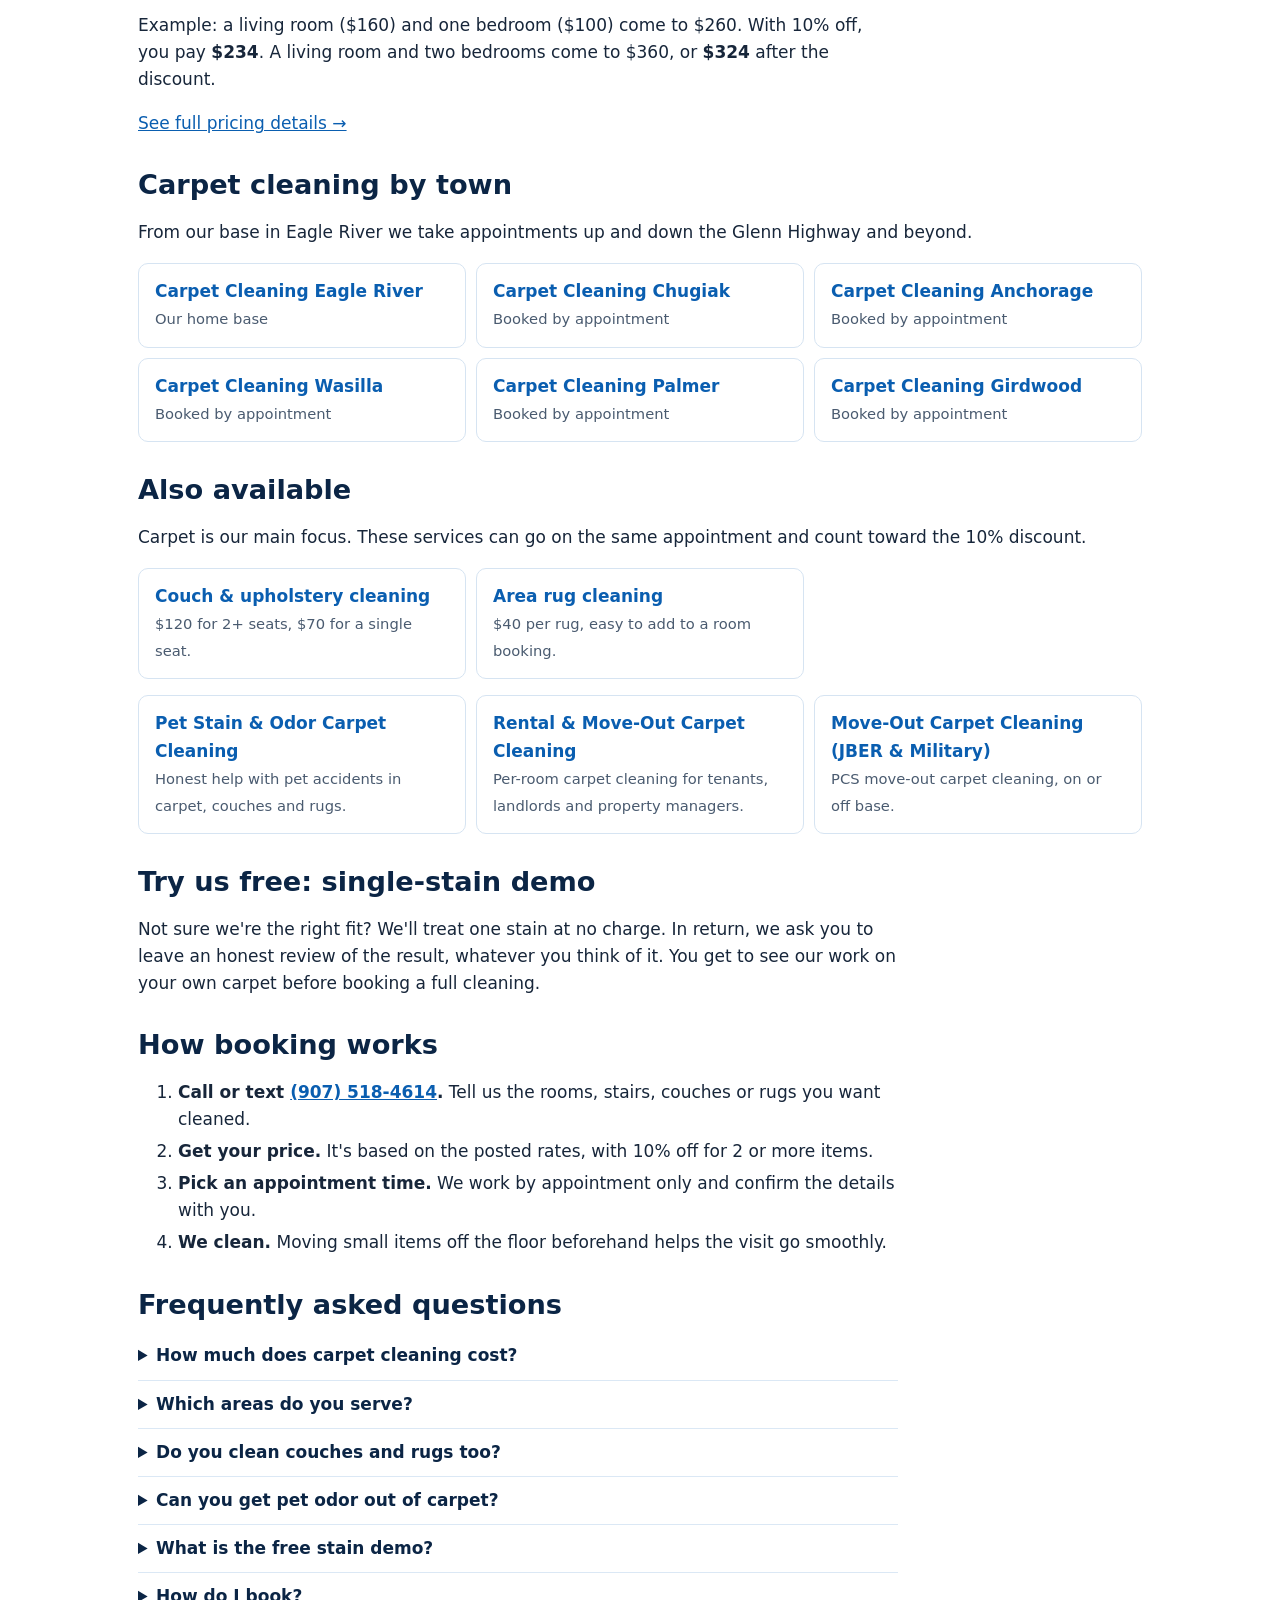
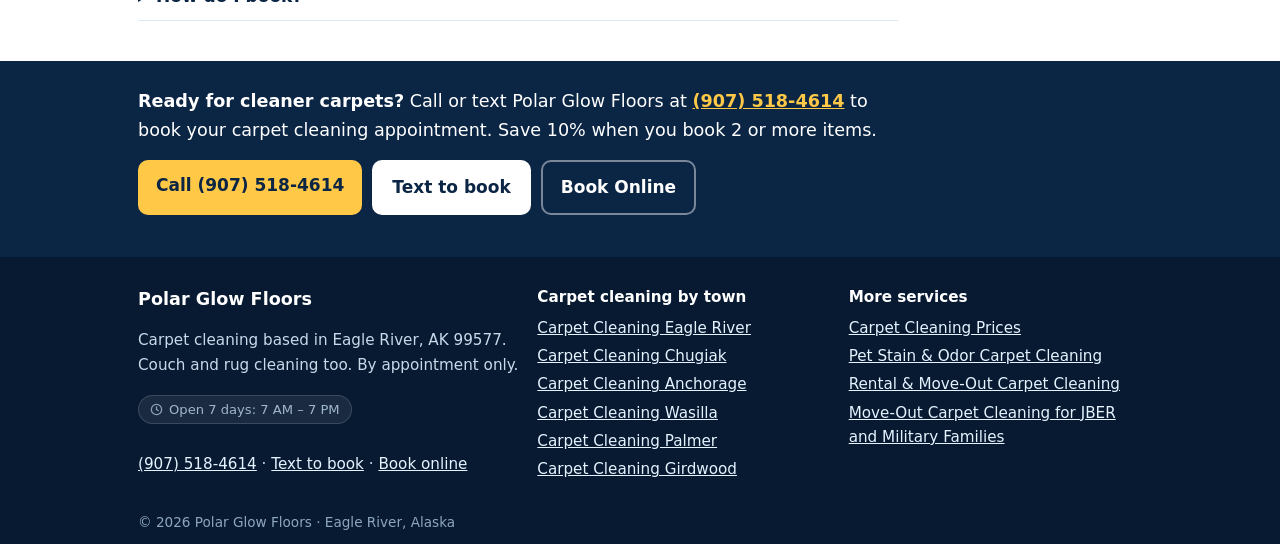
==== commit 42c33a36: "Commercial by quote; Text to book to Square" ====
--- a/index.html
+++ b/index.html
@@ -31,7 +31,7 @@
 <p class="kicker">Eagle River · Chugiak · Anchorage · Mat-Su · Girdwood</p>
 <h1>Carpet Cleaning in Eagle River &amp; Anchorage, AK</h1>
 <p class="lead">Polar Glow Floors is a local carpet cleaning business based in Eagle River. We clean the carpet in your living room, bedrooms, stairs and hallways at flat, posted prices, so you know the cost before we arrive.</p>
-<div class="ctas "><a class="btn call" href="tel:+19075184614">Call (907) 518-4614</a><a class="btn text" href="sms:+19075184614">Text to book</a><a class="btn book" href="https://book.squareup.com/appointments/wge5o7w3hdd2ip/location/LYM44T9G5PEDD" target="_blank" rel="noopener">Book Online</a></div>
+<div class="ctas "><a class="btn call" href="tel:+19075184614">Call (907) 518-4614</a><a class="btn text" href="https://book.squareup.com/appointments/wge5o7w3hdd2ip/location/LYM44T9G5PEDD" target="_blank" rel="noopener">Text to book</a><a class="btn book" href="https://book.squareup.com/appointments/wge5o7w3hdd2ip/location/LYM44T9G5PEDD" target="_blank" rel="noopener">Book Online</a></div>
 <p class="hours">Open 7 days: 7 AM – 7 PM</p>
 <p class="ticks"><span>Living rooms $160</span><span>10% off 2+ items</span><span>Free single-stain demo</span></p>
 </div>
@@ -44,14 +44,14 @@
 <ul>
 <li><strong>Carpeted rooms:</strong> living rooms, bedrooms, offices, dining rooms, hallways and bathrooms</li>
 <li><strong>Stairs:</strong> one flat price for the staircase</li>
-<li><strong>Commercial carpet:</strong> offices, shops and businesses at $0.40 per sq ft</li>
+<li><strong>Commercial carpet:</strong> offices, shops and businesses at call for a quote</li>
 </ul>
 <p>You choose the rooms. We clean what you name, so you don't pay for the whole house when only a few areas need work.</p>
 </section>
 
 <section class="wrap prose" id="pricing">
 <h2>Carpet cleaning prices</h2>
-<table class="prices" aria-label="Carpet cleaning prices"><tbody><tr><th scope=row>Living room</th><td>$160</td></tr><tr><th scope=row>Bedroom, office or dining room</th><td>$100</td></tr><tr><th scope=row>Stairs</th><td>$100</td></tr><tr><th scope=row>Couch (2+ seats)</th><td>$120</td></tr><tr><th scope=row>Couch (1 seat)</th><td>$70</td></tr><tr><th scope=row>Bathroom, rug or hallway</th><td>$40 each</td></tr><tr><th scope=row>Commercial carpet</th><td>$0.40 per sq ft</td></tr></tbody></table><p class="deal"><strong>10% off when you book 2 or more items.</strong> Rooms, stairs, couches, rugs, bathrooms and hallways all count.</p>
+<table class="prices" aria-label="Carpet cleaning prices"><tbody><tr><th scope=row>Living room</th><td>$160</td></tr><tr><th scope=row>Bedroom, office or dining room</th><td>$100</td></tr><tr><th scope=row>Stairs</th><td>$100</td></tr><tr><th scope=row>Couch (2+ seats)</th><td>$120</td></tr><tr><th scope=row>Couch (1 seat)</th><td>$70</td></tr><tr><th scope=row>Bathroom, rug or hallway</th><td>$40 each</td></tr><tr><th scope=row>Commercial carpet</th><td>call for a quote</td></tr></tbody></table><p class="deal"><strong>10% off when you book 2 or more items.</strong> Rooms, stairs, couches, rugs, bathrooms and hallways all count.</p>
 <p>Example: a living room ($160) and one bedroom ($100) come to $260. With 10% off, you pay <strong>$234</strong>. A living room and two bedrooms come to $360, or <strong>$324</strong> after the discount.</p>
 <p><a href="/pricing/">See full pricing details →</a></p>
 </section>
@@ -84,17 +84,17 @@
 </ol>
 </section>
 <section class="wrap faq"><h2>Frequently asked questions</h2><details><summary>How much does carpet cleaning cost?</summary><p>A living room is $160. Bedrooms, offices, dining rooms and stairs are $100 each. Bathrooms, hallways and rugs are $40 each. Book 2 or more items and you get 10% off.</p></details><details><summary>Which areas do you serve?</summary><p>We're based in Eagle River and clean carpets in Eagle River, Chugiak, Anchorage, Wasilla, Palmer and Girdwood, including JBER housing when the resident arranges base access. Girdwood is a longer drive, so call to confirm scheduling.</p></details><details><summary>Do you clean couches and rugs too?</summary><p>Yes. A couch with 2 or more seats is $120, a single-seat couch is $70, and rugs are $40 each. They count toward the 10% multi-item discount.</p></details><details><summary>Can you get pet odor out of carpet?</summary><p>Often we can make a real difference, but we won't promise every odor will be fully removed, especially if it has soaked into the padding. We'll tell you honestly what to expect.</p></details><details><summary>What is the free stain demo?</summary><p>We'll clean one stain for free. In exchange, we ask you to leave an honest review of the result.</p></details><details><summary>How do I book?</summary><p>We work by appointment only. Call or text <a href="tel:+19075184614">(907) 518-4614</a>, tell us which rooms and items you want cleaned, and we'll confirm your price and pick a time together.</p></details></section>
-<section class="band"><div class="wrap"><p><strong>Ready for cleaner carpets?</strong> Call or text Polar Glow Floors at <strong><a href="tel:+19075184614">(907) 518-4614</a></strong> to book your carpet cleaning appointment. Save 10% when you book 2 or more items.</p><div class="ctas "><a class="btn call" href="tel:+19075184614">Call (907) 518-4614</a><a class="btn text" href="sms:+19075184614">Text to book</a><a class="btn book" href="https://book.squareup.com/appointments/wge5o7w3hdd2ip/location/LYM44T9G5PEDD" target="_blank" rel="noopener">Book Online</a></div></div></section>
+<section class="band"><div class="wrap"><p><strong>Ready for cleaner carpets?</strong> Call or text Polar Glow Floors at <strong><a href="tel:+19075184614">(907) 518-4614</a></strong> to book your carpet cleaning appointment. Save 10% when you book 2 or more items.</p><div class="ctas "><a class="btn call" href="tel:+19075184614">Call (907) 518-4614</a><a class="btn text" href="https://book.squareup.com/appointments/wge5o7w3hdd2ip/location/LYM44T9G5PEDD" target="_blank" rel="noopener">Text to book</a><a class="btn book" href="https://book.squareup.com/appointments/wge5o7w3hdd2ip/location/LYM44T9G5PEDD" target="_blank" rel="noopener">Book Online</a></div></div></section>
 
 </main>
 <footer class="foot">
 <div class="wrap cols">
-<div><p class="fname">Polar Glow Floors</p><p>Carpet cleaning based in Eagle River, AK 99577. Couch and rug cleaning too. By appointment only.</p><p class="hours">Open 7 days: 7 AM – 7 PM</p><p><a href="tel:+19075184614">(907) 518-4614</a> · <a href="sms:+19075184614">Text to book</a> · <a href="https://book.squareup.com/appointments/wge5o7w3hdd2ip/location/LYM44T9G5PEDD" target="_blank" rel="noopener">Book online</a></p></div>
+<div><p class="fname">Polar Glow Floors</p><p>Carpet cleaning based in Eagle River, AK 99577. Couch and rug cleaning too. By appointment only.</p><p class="hours">Open 7 days: 7 AM – 7 PM</p><p><a href="tel:+19075184614">(907) 518-4614</a> · <a href="https://book.squareup.com/appointments/wge5o7w3hdd2ip/location/LYM44T9G5PEDD" target="_blank" rel="noopener">Text to book</a> · <a href="https://book.squareup.com/appointments/wge5o7w3hdd2ip/location/LYM44T9G5PEDD" target="_blank" rel="noopener">Book online</a></p></div>
 <div><p class="fh">Carpet cleaning by town</p><ul><li><a href="/carpet-cleaning-eagle-river/">Carpet Cleaning Eagle River</a></li><li><a href="/carpet-cleaning-chugiak/">Carpet Cleaning Chugiak</a></li><li><a href="/carpet-cleaning-anchorage/">Carpet Cleaning Anchorage</a></li><li><a href="/carpet-cleaning-wasilla/">Carpet Cleaning Wasilla</a></li><li><a href="/carpet-cleaning-palmer-ak/">Carpet Cleaning Palmer</a></li><li><a href="/girdwood-carpet-cleaning/">Carpet Cleaning Girdwood</a></li></ul></div>
 <div><p class="fh">More services</p><ul><li><a href="/pricing/">Carpet Cleaning Prices</a></li><li><a href="/pet-stain-odor-removal/">Pet Stain &amp; Odor Carpet Cleaning</a></li><li><a href="/move-out-carpet-cleaning/">Rental &amp; Move-Out Carpet Cleaning</a></li><li><a href="/jber-military-move-out-carpet-cleaning/">Move-Out Carpet Cleaning for JBER and Military Families</a></li></ul></div>
 </div>
 <p class="wrap copy">© 2026 Polar Glow Floors · Eagle River, Alaska</p>
 </footer>
-<div class="mbar"><a class="m-call" href="tel:+19075184614">Call<small>(907) 518-4614</small></a><a class="m-text" href="sms:+19075184614">Text</a><a class="m-book" href="https://book.squareup.com/appointments/wge5o7w3hdd2ip/location/LYM44T9G5PEDD" target="_blank" rel="noopener">Book online</a></div>
+<div class="mbar"><a class="m-call" href="tel:+19075184614">Call<small>(907) 518-4614</small></a><a class="m-text" href="https://book.squareup.com/appointments/wge5o7w3hdd2ip/location/LYM44T9G5PEDD" target="_blank" rel="noopener">Text</a><a class="m-book" href="https://book.squareup.com/appointments/wge5o7w3hdd2ip/location/LYM44T9G5PEDD" target="_blank" rel="noopener">Book online</a></div>
 </body>
 </html>
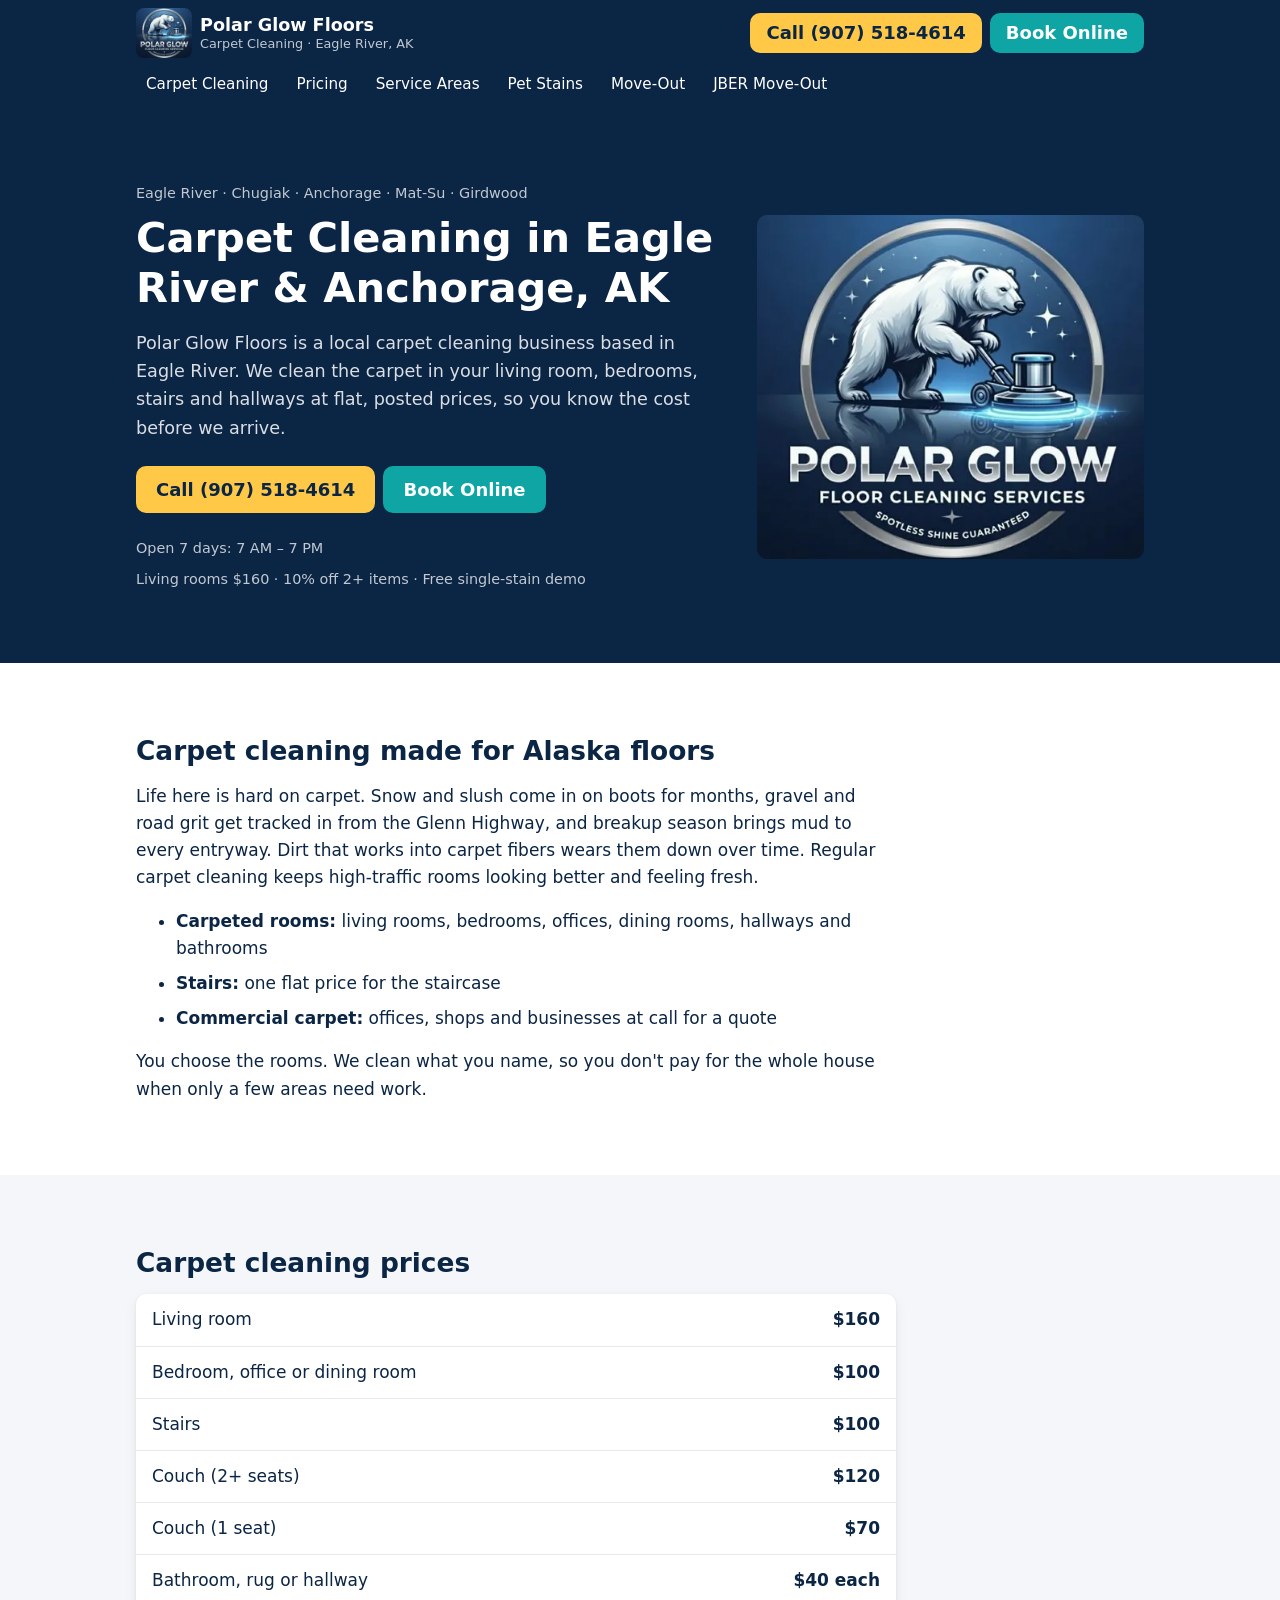
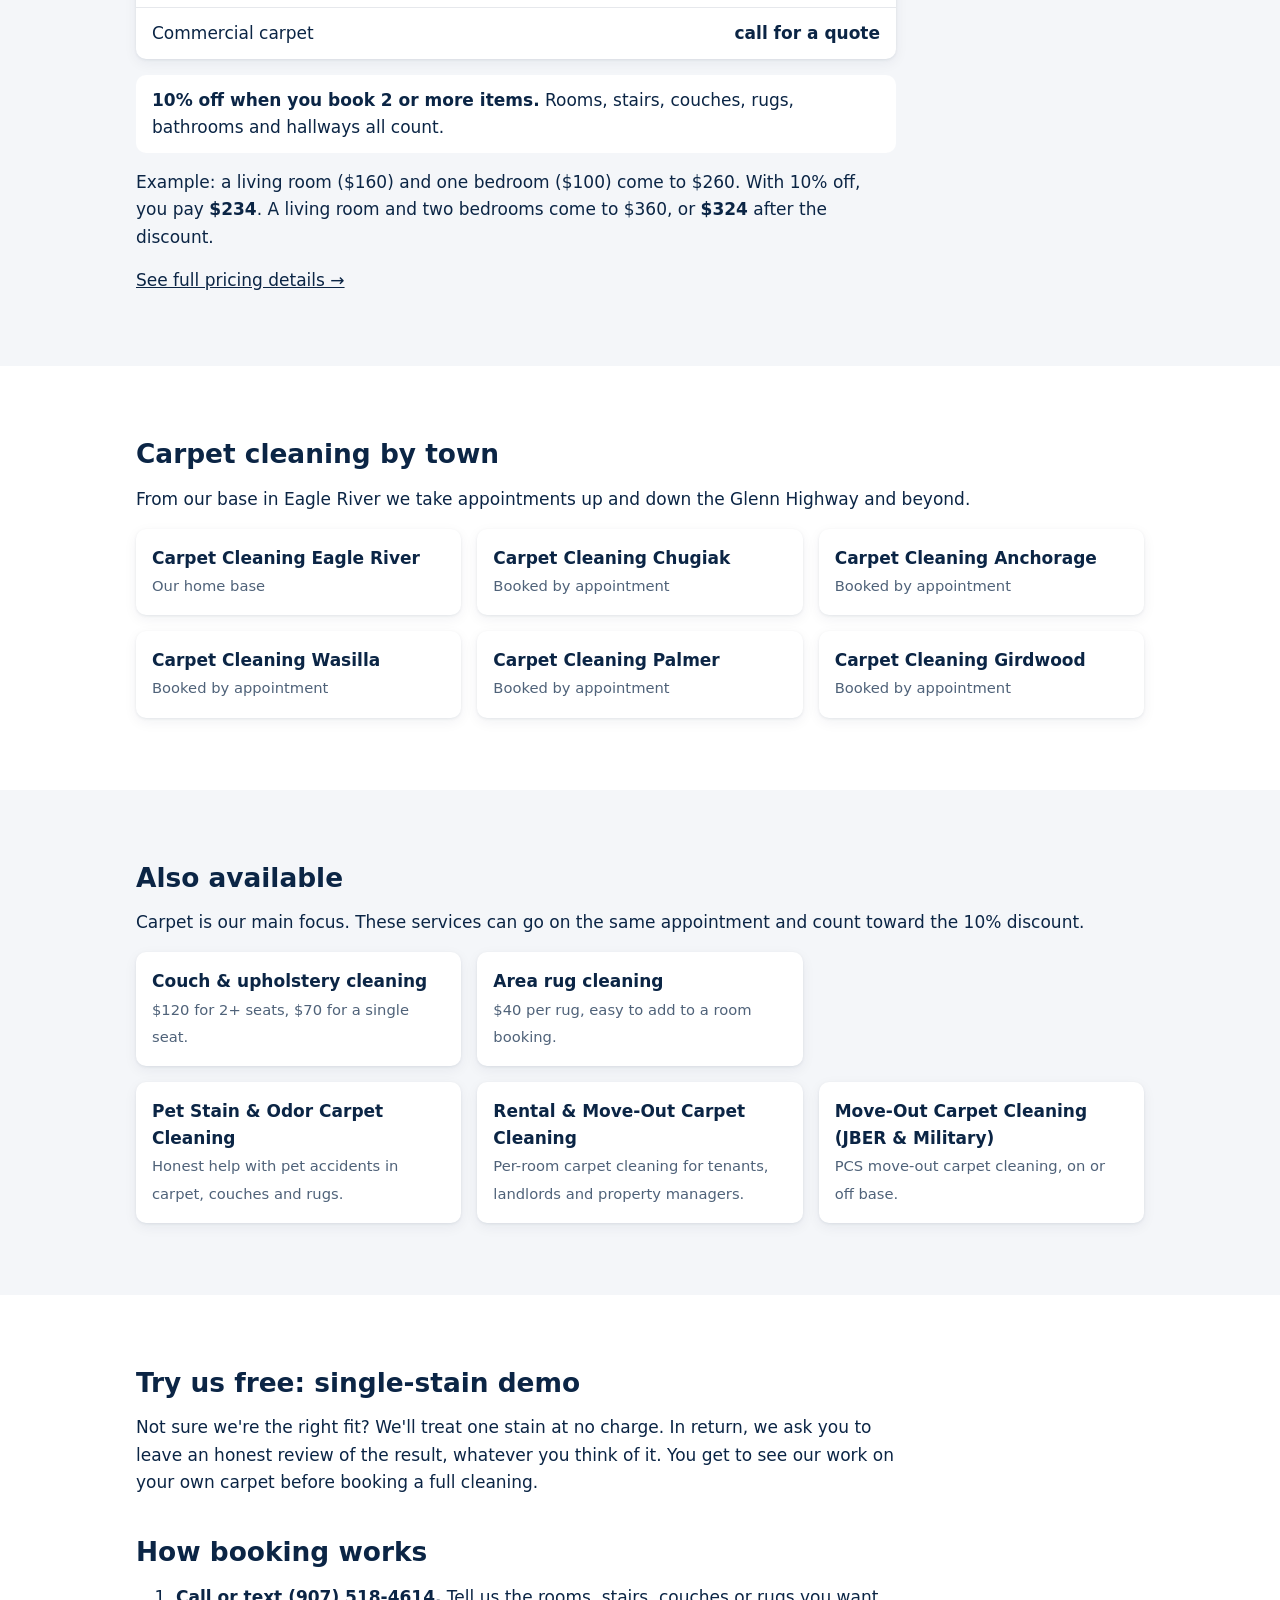
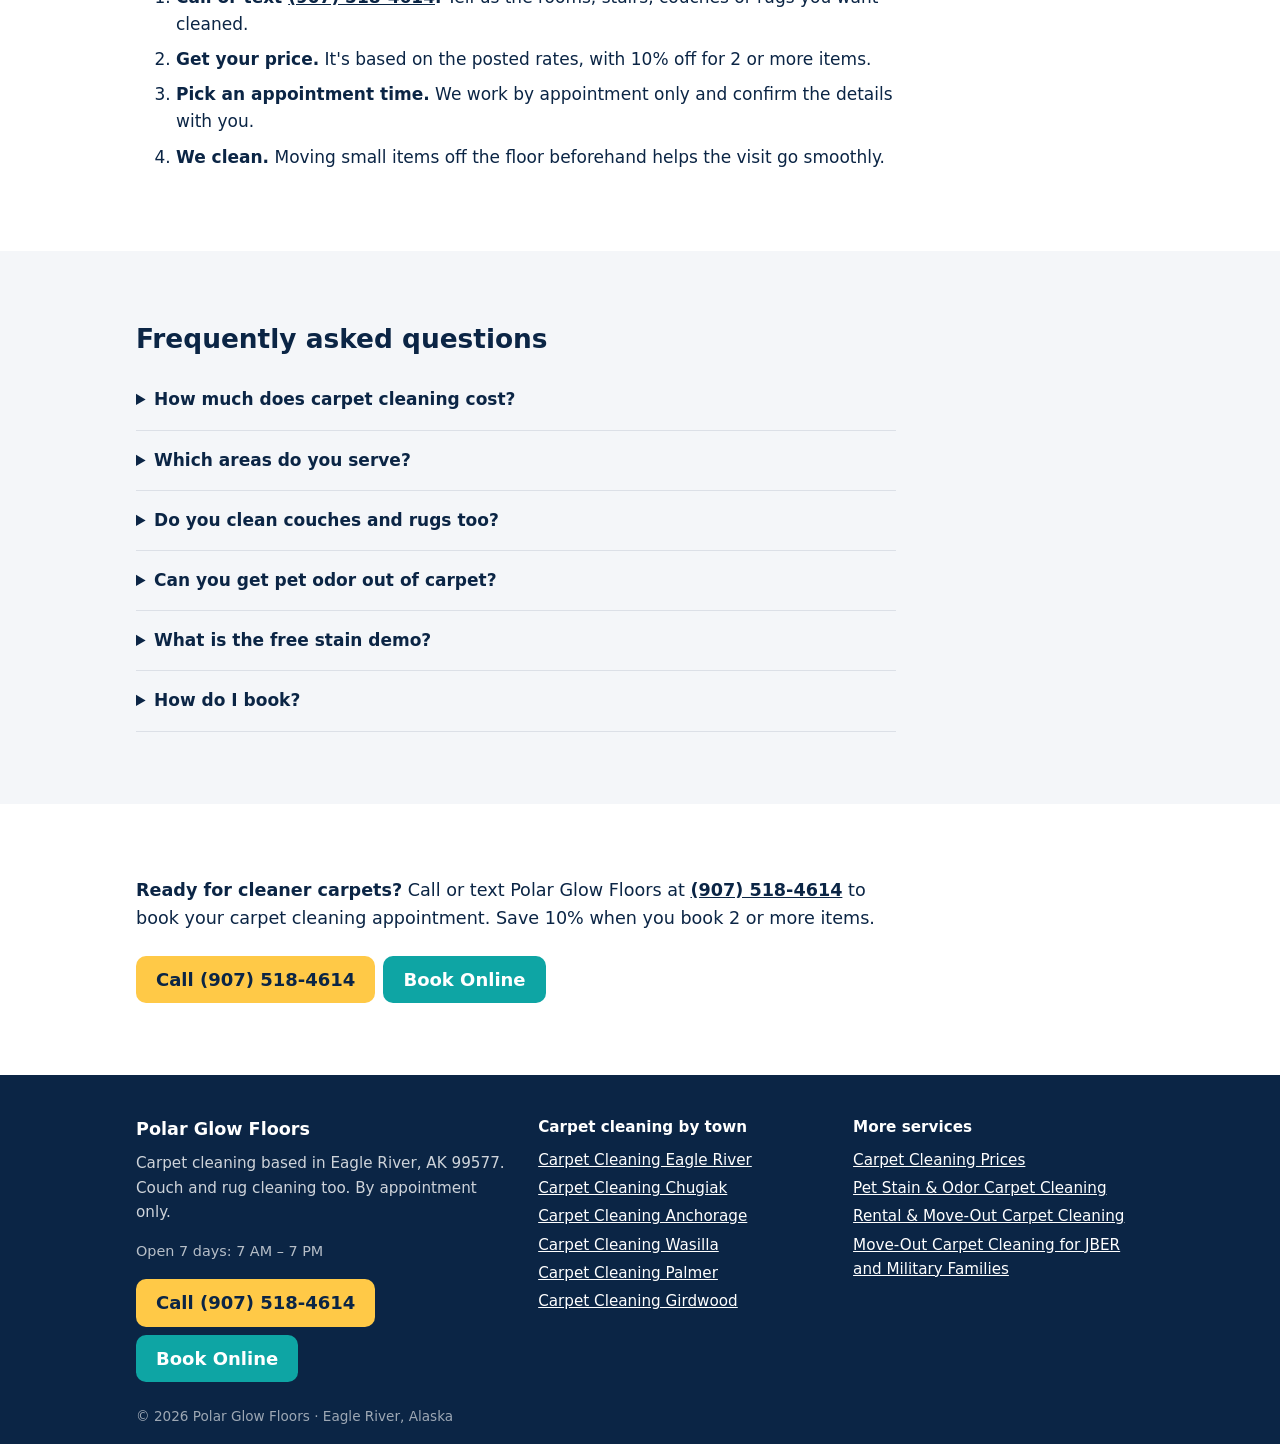
==== commit 994f3ded: "Calmer consistent theme; teal Book Online" ====
--- a/index.html
+++ b/index.html
@@ -21,7 +21,7 @@
 <header class="top">
 <div class="wrap bar">
 <a class="brand" href="/"><picture><source srcset="/img/logo-128.webp" type="image/webp"><img src="/img/logo-128.jpg" width="56" height="50" alt="Polar Glow Floors logo"></picture><span>Polar Glow Floors<small>Carpet Cleaning · Eagle River, AK</small></span></a>
-<a class="btn call hide-sm" href="tel:+19075184614">Call (907) 518-4614</a>
+<div class="ctas head"><a class="btn call" href="tel:+19075184614">Call (907) 518-4614</a><a class="btn book" href="https://book.squareup.com/appointments/wge5o7w3hdd2ip/location/LYM44T9G5PEDD" target="_blank" rel="noopener">Book Online</a></div>
 </div>
 <nav class="wrap nav" aria-label="Main"><a href="/">Carpet Cleaning</a><a href="/pricing/">Pricing</a><a href="/#areas">Service Areas</a><a href="/pet-stain-odor-removal/">Pet Stains</a><a href="/move-out-carpet-cleaning/">Move-Out</a><a href="/jber-military-move-out-carpet-cleaning/">JBER Move-Out</a></nav>
 </header>
@@ -31,14 +31,14 @@
 <p class="kicker">Eagle River · Chugiak · Anchorage · Mat-Su · Girdwood</p>
 <h1>Carpet Cleaning in Eagle River &amp; Anchorage, AK</h1>
 <p class="lead">Polar Glow Floors is a local carpet cleaning business based in Eagle River. We clean the carpet in your living room, bedrooms, stairs and hallways at flat, posted prices, so you know the cost before we arrive.</p>
-<div class="ctas "><a class="btn call" href="tel:+19075184614">Call (907) 518-4614</a><a class="btn text" href="https://book.squareup.com/appointments/wge5o7w3hdd2ip/location/LYM44T9G5PEDD" target="_blank" rel="noopener">Text to book</a><a class="btn book" href="https://book.squareup.com/appointments/wge5o7w3hdd2ip/location/LYM44T9G5PEDD" target="_blank" rel="noopener">Book Online</a></div>
+<div class="ctas"><a class="btn call" href="tel:+19075184614">Call (907) 518-4614</a><a class="btn book" href="https://book.squareup.com/appointments/wge5o7w3hdd2ip/location/LYM44T9G5PEDD" target="_blank" rel="noopener">Book Online</a></div>
 <p class="hours">Open 7 days: 7 AM – 7 PM</p>
-<p class="ticks"><span>Living rooms $160</span><span>10% off 2+ items</span><span>Free single-stain demo</span></p>
+<p class="note">Living rooms $160 · 10% off 2+ items · Free single-stain demo</p>
 </div>
 <picture class="hero-logo"><source srcset="/img/logo.webp" type="image/webp"><img src="/img/logo.jpg" width="480" height="426" alt="Polar Glow Floors polar bear logo" fetchpriority="high"></picture>
 </div></section>
 
-<section class="wrap prose">
+<section><div class="wrap prose">
 <h2>Carpet cleaning made for Alaska floors</h2>
 <p>Life here is hard on carpet. Snow and slush come in on boots for months, gravel and road grit get tracked in from the Glenn Highway, and breakup season brings mud to every entryway. Dirt that works into carpet fibers wears them down over time. Regular carpet cleaning keeps high-traffic rooms looking better and feeling fresh.</p>
 <ul>
@@ -47,22 +47,22 @@
 <li><strong>Commercial carpet:</strong> offices, shops and businesses at call for a quote</li>
 </ul>
 <p>You choose the rooms. We clean what you name, so you don't pay for the whole house when only a few areas need work.</p>
-</section>
+</div></section>
 
-<section class="wrap prose" id="pricing">
+<section id="pricing"><div class="wrap prose">
 <h2>Carpet cleaning prices</h2>
 <table class="prices" aria-label="Carpet cleaning prices"><tbody><tr><th scope=row>Living room</th><td>$160</td></tr><tr><th scope=row>Bedroom, office or dining room</th><td>$100</td></tr><tr><th scope=row>Stairs</th><td>$100</td></tr><tr><th scope=row>Couch (2+ seats)</th><td>$120</td></tr><tr><th scope=row>Couch (1 seat)</th><td>$70</td></tr><tr><th scope=row>Bathroom, rug or hallway</th><td>$40 each</td></tr><tr><th scope=row>Commercial carpet</th><td>call for a quote</td></tr></tbody></table><p class="deal"><strong>10% off when you book 2 or more items.</strong> Rooms, stairs, couches, rugs, bathrooms and hallways all count.</p>
 <p>Example: a living room ($160) and one bedroom ($100) come to $260. With 10% off, you pay <strong>$234</strong>. A living room and two bedrooms come to $360, or <strong>$324</strong> after the discount.</p>
 <p><a href="/pricing/">See full pricing details →</a></p>
-</section>
+</div></section>
 
-<section class="wrap" id="areas">
+<section id="areas"><div class="wrap">
 <h2>Carpet cleaning by town</h2>
 <p>From our base in Eagle River we take appointments up and down the Glenn Highway and beyond.</p>
 <ul class="cards"><li><a href="/carpet-cleaning-eagle-river/"><strong>Carpet Cleaning Eagle River</strong><span>Our home base</span></a></li><li><a href="/carpet-cleaning-chugiak/"><strong>Carpet Cleaning Chugiak</strong><span>Booked by appointment</span></a></li><li><a href="/carpet-cleaning-anchorage/"><strong>Carpet Cleaning Anchorage</strong><span>Booked by appointment</span></a></li><li><a href="/carpet-cleaning-wasilla/"><strong>Carpet Cleaning Wasilla</strong><span>Booked by appointment</span></a></li><li><a href="/carpet-cleaning-palmer-ak/"><strong>Carpet Cleaning Palmer</strong><span>Booked by appointment</span></a></li><li><a href="/girdwood-carpet-cleaning/"><strong>Carpet Cleaning Girdwood</strong><span>Booked by appointment</span></a></li></ul>
-</section>
+</div></section>
 
-<section class="wrap">
+<section><div class="wrap">
 <h2>Also available</h2>
 <p>Carpet is our main focus. These services can go on the same appointment and count toward the 10% discount.</p>
 <ul class="cards">
@@ -70,9 +70,9 @@
 <li><a href="/pricing/"><strong>Area rug cleaning</strong><span>$40 per rug, easy to add to a room booking.</span></a></li>
 </ul>
 <ul class="cards"><li><a href="/pet-stain-odor-removal/"><strong>Pet Stain &amp; Odor Carpet Cleaning</strong><span>Honest help with pet accidents in carpet, couches and rugs.</span></a></li><li><a href="/move-out-carpet-cleaning/"><strong>Rental &amp; Move-Out Carpet Cleaning</strong><span>Per-room carpet cleaning for tenants, landlords and property managers.</span></a></li><li><a href="/jber-military-move-out-carpet-cleaning/"><strong>Move-Out Carpet Cleaning (JBER &amp; Military)</strong><span>PCS move-out carpet cleaning, on or off base.</span></a></li></ul>
-</section>
+</div></section>
 
-<section class="wrap prose">
+<section><div class="wrap prose">
 <h2>Try us free: single-stain demo</h2>
 <p>Not sure we're the right fit? We'll treat one stain at no charge. In return, we ask you to leave an honest review of the result, whatever you think of it. You get to see our work on your own carpet before booking a full cleaning.</p>
 <h2>How booking works</h2>
@@ -82,19 +82,19 @@
 <li><strong>Pick an appointment time.</strong> We work by appointment only and confirm the details with you.</li>
 <li><strong>We clean.</strong> Moving small items off the floor beforehand helps the visit go smoothly.</li>
 </ol>
-</section>
-<section class="wrap faq"><h2>Frequently asked questions</h2><details><summary>How much does carpet cleaning cost?</summary><p>A living room is $160. Bedrooms, offices, dining rooms and stairs are $100 each. Bathrooms, hallways and rugs are $40 each. Book 2 or more items and you get 10% off.</p></details><details><summary>Which areas do you serve?</summary><p>We're based in Eagle River and clean carpets in Eagle River, Chugiak, Anchorage, Wasilla, Palmer and Girdwood, including JBER housing when the resident arranges base access. Girdwood is a longer drive, so call to confirm scheduling.</p></details><details><summary>Do you clean couches and rugs too?</summary><p>Yes. A couch with 2 or more seats is $120, a single-seat couch is $70, and rugs are $40 each. They count toward the 10% multi-item discount.</p></details><details><summary>Can you get pet odor out of carpet?</summary><p>Often we can make a real difference, but we won't promise every odor will be fully removed, especially if it has soaked into the padding. We'll tell you honestly what to expect.</p></details><details><summary>What is the free stain demo?</summary><p>We'll clean one stain for free. In exchange, we ask you to leave an honest review of the result.</p></details><details><summary>How do I book?</summary><p>We work by appointment only. Call or text <a href="tel:+19075184614">(907) 518-4614</a>, tell us which rooms and items you want cleaned, and we'll confirm your price and pick a time together.</p></details></section>
-<section class="band"><div class="wrap"><p><strong>Ready for cleaner carpets?</strong> Call or text Polar Glow Floors at <strong><a href="tel:+19075184614">(907) 518-4614</a></strong> to book your carpet cleaning appointment. Save 10% when you book 2 or more items.</p><div class="ctas "><a class="btn call" href="tel:+19075184614">Call (907) 518-4614</a><a class="btn text" href="https://book.squareup.com/appointments/wge5o7w3hdd2ip/location/LYM44T9G5PEDD" target="_blank" rel="noopener">Text to book</a><a class="btn book" href="https://book.squareup.com/appointments/wge5o7w3hdd2ip/location/LYM44T9G5PEDD" target="_blank" rel="noopener">Book Online</a></div></div></section>
+</div></section>
+<section><div class="wrap faq"><h2>Frequently asked questions</h2><details><summary>How much does carpet cleaning cost?</summary><p>A living room is $160. Bedrooms, offices, dining rooms and stairs are $100 each. Bathrooms, hallways and rugs are $40 each. Book 2 or more items and you get 10% off.</p></details><details><summary>Which areas do you serve?</summary><p>We're based in Eagle River and clean carpets in Eagle River, Chugiak, Anchorage, Wasilla, Palmer and Girdwood, including JBER housing when the resident arranges base access. Girdwood is a longer drive, so call to confirm scheduling.</p></details><details><summary>Do you clean couches and rugs too?</summary><p>Yes. A couch with 2 or more seats is $120, a single-seat couch is $70, and rugs are $40 each. They count toward the 10% multi-item discount.</p></details><details><summary>Can you get pet odor out of carpet?</summary><p>Often we can make a real difference, but we won't promise every odor will be fully removed, especially if it has soaked into the padding. We'll tell you honestly what to expect.</p></details><details><summary>What is the free stain demo?</summary><p>We'll clean one stain for free. In exchange, we ask you to leave an honest review of the result.</p></details><details><summary>How do I book?</summary><p>We work by appointment only. Call or text <a href="tel:+19075184614">(907) 518-4614</a>, tell us which rooms and items you want cleaned, and we'll confirm your price and pick a time together.</p></details></div></section>
+<section class="band"><div class="wrap"><p><strong>Ready for cleaner carpets?</strong> Call or text Polar Glow Floors at <strong><a href="tel:+19075184614">(907) 518-4614</a></strong> to book your carpet cleaning appointment. Save 10% when you book 2 or more items.</p><div class="ctas"><a class="btn call" href="tel:+19075184614">Call (907) 518-4614</a><a class="btn book" href="https://book.squareup.com/appointments/wge5o7w3hdd2ip/location/LYM44T9G5PEDD" target="_blank" rel="noopener">Book Online</a></div></div></section>
 
 </main>
 <footer class="foot">
 <div class="wrap cols">
-<div><p class="fname">Polar Glow Floors</p><p>Carpet cleaning based in Eagle River, AK 99577. Couch and rug cleaning too. By appointment only.</p><p class="hours">Open 7 days: 7 AM – 7 PM</p><p><a href="tel:+19075184614">(907) 518-4614</a> · <a href="https://book.squareup.com/appointments/wge5o7w3hdd2ip/location/LYM44T9G5PEDD" target="_blank" rel="noopener">Text to book</a> · <a href="https://book.squareup.com/appointments/wge5o7w3hdd2ip/location/LYM44T9G5PEDD" target="_blank" rel="noopener">Book online</a></p></div>
+<div><p class="fname">Polar Glow Floors</p><p>Carpet cleaning based in Eagle River, AK 99577. Couch and rug cleaning too. By appointment only.</p><p class="hours">Open 7 days: 7 AM – 7 PM</p><div class="ctas"><a class="btn call" href="tel:+19075184614">Call (907) 518-4614</a><a class="btn book" href="https://book.squareup.com/appointments/wge5o7w3hdd2ip/location/LYM44T9G5PEDD" target="_blank" rel="noopener">Book Online</a></div></div>
 <div><p class="fh">Carpet cleaning by town</p><ul><li><a href="/carpet-cleaning-eagle-river/">Carpet Cleaning Eagle River</a></li><li><a href="/carpet-cleaning-chugiak/">Carpet Cleaning Chugiak</a></li><li><a href="/carpet-cleaning-anchorage/">Carpet Cleaning Anchorage</a></li><li><a href="/carpet-cleaning-wasilla/">Carpet Cleaning Wasilla</a></li><li><a href="/carpet-cleaning-palmer-ak/">Carpet Cleaning Palmer</a></li><li><a href="/girdwood-carpet-cleaning/">Carpet Cleaning Girdwood</a></li></ul></div>
 <div><p class="fh">More services</p><ul><li><a href="/pricing/">Carpet Cleaning Prices</a></li><li><a href="/pet-stain-odor-removal/">Pet Stain &amp; Odor Carpet Cleaning</a></li><li><a href="/move-out-carpet-cleaning/">Rental &amp; Move-Out Carpet Cleaning</a></li><li><a href="/jber-military-move-out-carpet-cleaning/">Move-Out Carpet Cleaning for JBER and Military Families</a></li></ul></div>
 </div>
 <p class="wrap copy">© 2026 Polar Glow Floors · Eagle River, Alaska</p>
 </footer>
-<div class="mbar"><a class="m-call" href="tel:+19075184614">Call<small>(907) 518-4614</small></a><a class="m-text" href="https://book.squareup.com/appointments/wge5o7w3hdd2ip/location/LYM44T9G5PEDD" target="_blank" rel="noopener">Text</a><a class="m-book" href="https://book.squareup.com/appointments/wge5o7w3hdd2ip/location/LYM44T9G5PEDD" target="_blank" rel="noopener">Book online</a></div>
+<div class="mbar"><a class="btn call" href="tel:+19075184614">Call<small>(907) 518-4614</small></a><a class="btn book" href="https://book.squareup.com/appointments/wge5o7w3hdd2ip/location/LYM44T9G5PEDD" target="_blank" rel="noopener">Book Online</a></div>
 </body>
 </html>
--- a/styles.css
+++ b/styles.css
@@ -1,96 +1,101 @@
+/* palette: navy, white, light gray. yellow = Call, teal = Book Online. */
+:root{
+  --navy:#0b2545;--white:#fff;--gray:#f4f6f9;
+  --muted:rgba(11,37,69,.72);--line:rgba(11,37,69,.1);
+  --call:#ffc947;--book:#0ea5a4;--book-dark:#0b8584;
+  --s1:.5rem;--s2:1rem;--s3:1.5rem;--s4:2.5rem;--s5:3.5rem;
+  --radius:10px;--shadow:0 1px 3px rgba(11,37,69,.08),0 4px 14px rgba(11,37,69,.06);
+}
 *,*::before,*::after{box-sizing:border-box}
 html{-webkit-text-size-adjust:100%;scroll-behavior:smooth}
-body{margin:0;font:17px/1.6 system-ui,-apple-system,"Segoe UI",Roboto,Arial,sans-serif;color:#17263a;background:#fff;padding-bottom:64px}
+body{margin:0;font:17px/1.6 system-ui,-apple-system,"Segoe UI",Roboto,"Helvetica Neue",Arial,sans-serif;color:var(--navy);background:var(--white);padding-bottom:84px}
 img{max-width:100%;height:auto;display:block}
-a{color:#0a5eb0}
-h1,h2{line-height:1.2;color:#0b2545}
-h1{font-size:clamp(1.8rem,6vw,2.7rem);margin:0 0 .6rem}
-h2{font-size:clamp(1.3rem,4.5vw,1.7rem);margin:2rem 0 .7rem}
-.wrap{max-width:1040px;margin:0 auto;padding:0 18px}
+a{color:var(--navy)}
+p,ul,ol{margin:0 0 var(--s2)}
+h1,h2{line-height:1.2;color:var(--navy);margin:0 0 var(--s2)}
+h1{font-size:clamp(1.8rem,6vw,2.6rem)}
+h2{font-size:clamp(1.3rem,4.5vw,1.65rem);margin-top:var(--s4)}
+h2:first-child{margin-top:0}
+.wrap{max-width:1040px;margin:0 auto;padding:0 var(--s2)}
 .prose>*,.faq>*{max-width:760px}
-.prose li{margin:.3rem 0}
+.prose li{margin:var(--s1) 0}
+
+/* sections: white, then light gray, alternating */
+main>section{padding:var(--s5) 0}
+main>section:nth-of-type(odd):not(.hero){background:var(--gray)}
+main>section>.wrap>:last-child{margin-bottom:0}
 
 /* header */
-.top{background:#0b2545;color:#fff}
-.bar{display:flex;align-items:center;justify-content:space-between;gap:12px;padding-top:10px;padding-bottom:10px}
-.brand{display:flex;align-items:center;gap:10px;color:#fff;text-decoration:none;font-weight:700;font-size:1.1rem;line-height:1.2}
+.top{background:var(--navy);color:var(--white)}
+.bar{display:flex;align-items:center;justify-content:space-between;gap:var(--s2);padding-top:var(--s1);padding-bottom:var(--s1)}
+.brand{display:flex;align-items:center;gap:var(--s1);color:var(--white);text-decoration:none;font-weight:700;font-size:1.1rem;line-height:1.2}
 .brand img{width:56px;height:50px;border-radius:8px}
-.brand small{display:block;font-weight:400;font-size:.8rem;color:#a9d6f5}
-.nav{display:flex;gap:4px;overflow-x:auto;padding-bottom:8px;scrollbar-width:none}
-.nav a{color:#e6f3ff;text-decoration:none;white-space:nowrap;padding:6px 10px;border-radius:6px;font-size:.95rem}
-.nav a:first-child{background:#13386a;font-weight:700}
-.nav a:hover{background:#1c4a85}
+.brand small{display:block;font-weight:400;font-size:.8rem;color:rgba(255,255,255,.75)}
+.nav{display:flex;gap:var(--s1);overflow-x:auto;padding-bottom:var(--s1);scrollbar-width:none}
+.nav a{color:var(--white);text-decoration:none;white-space:nowrap;padding:6px 10px;border-radius:6px;font-size:.95rem}
+.nav a:hover{background:rgba(255,255,255,.1)}
+.top .ctas{display:none;margin:0}
 
-/* buttons */
-.btn{display:inline-block;padding:12px 18px;border-radius:10px;font-weight:700;text-decoration:none;text-align:center}
-.btn.call{background:#ffc947;color:#0b2545}
-.btn.text{background:#fff;color:#0b2545;border:2px solid #0b2545}
-.btn.book{background:transparent;color:#0b2545;border:2px solid #9fb8d3;font-weight:600}
-.btn:hover{filter:brightness(1.05)}
-.ctas{display:flex;flex-wrap:wrap;gap:10px;margin:1rem 0}
-.hide-sm{display:none}
+/* buttons: the same two everywhere */
+.btn{display:inline-block;padding:12px 20px;border-radius:var(--radius);font-size:1.125rem;font-weight:700;line-height:1.3;text-decoration:none;text-align:center}
+.btn.call{background:var(--call);color:var(--navy)}
+.btn.call:hover{background:#ffd76e}
+.btn.book{background:var(--book);color:var(--white)}
+.btn.book:hover{background:var(--book-dark)}
+.ctas{display:flex;flex-wrap:wrap;gap:var(--s1);margin:var(--s3) 0}
 
 /* hero */
-.hero{background:linear-gradient(160deg,#0b2545,#13497f);color:#fff;padding:28px 0 30px}
-.hero h1{color:#fff}
-.hero a:not(.btn){color:#bfe6ff}
-.hero .btn.text{border-color:#fff}
-.hero .btn.book,.band .btn.book{color:#fff;border-color:rgba(255,255,255,.45)}
-.hero .btn.book:hover,.band .btn.book:hover{background:rgba(255,255,255,.1)}
-.lead{font-size:1.1rem;color:#e3f1fc;max-width:680px}
-.kicker{margin:0 0 .4rem;color:#a9d6f5;font-size:.9rem;font-weight:600}
-.ticks{display:flex;flex-wrap:wrap;gap:8px;margin:0;font-size:.9rem}
-.ticks span{background:rgba(255,255,255,.12);padding:4px 10px;border-radius:99px}
+.hero{background:var(--navy);color:var(--white)}
+.hero h1{color:var(--white)}
+.hero a:not(.btn){color:var(--white)}
+.lead{font-size:1.1rem;color:rgba(255,255,255,.85);max-width:680px}
+.kicker,.note,.hours{font-size:.9rem;color:rgba(255,255,255,.75)}
+.kicker{margin-bottom:var(--s1)}
+.note{margin:0}
+.hours{margin:0 0 var(--s1)}
 .hero-logo{display:none}
 
-/* hours pill (hero + footer) */
-.hours{display:inline-flex;align-items:center;gap:6px;margin:0 0 .8rem;padding:3px 11px;border-radius:99px;font-size:.82rem;font-weight:500;color:#bcd6ec;background:rgba(255,255,255,.08);border:1px solid rgba(255,255,255,.14)}
-.hours::before{content:"";width:13px;height:13px;flex:none;opacity:.85;background:currentColor;-webkit-mask:url("data:image/svg+xml,%3Csvg xmlns='http://www.w3.org/2000/svg' viewBox='0 0 24 24' fill='none' stroke='black' stroke-width='2.4' stroke-linecap='round'%3E%3Ccircle cx='12' cy='12' r='9.5'/%3E%3Cpath d='M12 7v5l3 2'/%3E%3C/svg%3E") center/contain no-repeat;mask:url("data:image/svg+xml,%3Csvg xmlns='http://www.w3.org/2000/svg' viewBox='0 0 24 24' fill='none' stroke='black' stroke-width='2.4' stroke-linecap='round'%3E%3Ccircle cx='12' cy='12' r='9.5'/%3E%3Cpath d='M12 7v5l3 2'/%3E%3C/svg%3E") center/contain no-repeat}
-.foot .hours{color:#9fb6cc;margin:.2rem 0 .8rem}
+/* prices */
+.prices{width:100%;border-collapse:collapse;margin:var(--s2) 0;background:var(--white);border-radius:var(--radius);box-shadow:var(--shadow);overflow:hidden}
+.prices th,.prices td{padding:12px var(--s2);border-bottom:1px solid var(--line);text-align:left}
+.prices tr:last-child th,.prices tr:last-child td{border-bottom:0}
+.prices th{font-weight:400}
+.prices td{text-align:right;font-weight:700;white-space:nowrap}
+.deal{background:var(--gray);padding:12px var(--s2);border-radius:var(--radius)}
+main>section:nth-of-type(odd) .deal{background:var(--white)}
 
-/* prices */
-.prices{width:100%;border-collapse:collapse;margin:1rem 0;background:#f4f9fe;border-radius:10px;overflow:hidden}
-.prices th,.prices td{padding:10px 14px;border-bottom:1px solid #dbe8f5;text-align:left}
-.prices th{font-weight:500}
-.prices td{text-align:right;font-weight:700;white-space:nowrap;color:#0b2545}
-.deal{background:#fff6dc;border-left:4px solid #ffc947;padding:10px 14px;border-radius:6px}
-
-/* cards */
-.cards{list-style:none;padding:0;margin:1rem 0;display:grid;gap:10px;grid-template-columns:1fr}
-.cards a{display:block;height:100%;padding:14px 16px;border:1px solid #d6e4f2;border-radius:10px;text-decoration:none;color:#17263a;background:#fff}
-.cards a:hover{border-color:#0a5eb0;box-shadow:0 2px 10px rgba(11,37,69,.08)}
-.cards strong{display:block;color:#0a5eb0}
-.cards span{font-size:.92rem;color:#4a5b70}
+/* cards: one style */
+.cards{list-style:none;padding:0;margin:var(--s2) 0;display:grid;gap:var(--s2);grid-template-columns:1fr}
+.cards a{display:block;height:100%;padding:var(--s2);border-radius:var(--radius);text-decoration:none;color:var(--navy);background:var(--white);box-shadow:var(--shadow)}
+.cards a:hover{box-shadow:0 2px 6px rgba(11,37,69,.12),0 8px 20px rgba(11,37,69,.08)}
+.cards strong{display:block}
+.cards span{font-size:.92rem;color:var(--muted)}
 
 /* faq */
+.faq details{border-bottom:1px solid var(--line);padding:var(--s2) 0}
+.faq summary{cursor:pointer;font-weight:700}
+.faq p{margin:var(--s1) 0 0}
 
-.faq details{border-bottom:1px solid #dbe8f5;padding:10px 0}
-.faq summary{cursor:pointer;font-weight:700;color:#0b2545}
-.faq p{margin:.5rem 0 0}
-
-/* cta band */
-.band{background:#0b2545;color:#fff;margin-top:2.5rem;padding:26px 0}
-.band p{font-size:1.1rem;max-width:760px;margin:0}
-.band a:not(.btn){color:#ffc947}
-.band .btn.text{border-color:#fff}
+/* closing call to action */
+.band p{font-size:1.1rem;max-width:760px}
+.band .ctas{margin-bottom:0}
 
 /* footer */
-.foot{background:#071a31;color:#c8d9ea;padding:28px 0 10px;font-size:.95rem}
-.foot a{color:#e6f3ff}
+.foot{background:var(--navy);color:rgba(255,255,255,.8);padding:var(--s4) 0 var(--s2);font-size:.95rem}
+.foot a:not(.btn){color:var(--white)}
 .foot ul{list-style:none;padding:0;margin:0}
 .foot li{margin:.25rem 0}
-.cols{display:grid;gap:18px}
-.fname{font-weight:700;color:#fff;font-size:1.1rem;margin:0 0 .4rem}
-.fh{font-weight:700;color:#fff;margin:0 0 .4rem}
-.copy{font-size:.85rem;color:#8ea6bf;margin-top:20px}
+.foot .ctas{margin:var(--s2) 0 0}
+.cols{display:grid;gap:var(--s3)}
+.fname,.fh{font-weight:700;color:var(--white);margin:0 0 var(--s1)}
+.fname{font-size:1.1rem}
+.foot .hours{color:rgba(255,255,255,.7)}
+.copy{font-size:.85rem;color:rgba(255,255,255,.6);margin-top:var(--s3)}
 
-/* sticky mobile call bar */
-.mbar{position:fixed;left:0;right:0;bottom:0;display:flex;z-index:10;box-shadow:0 -2px 10px rgba(0,0,0,.2)}
-.mbar a{flex:1;display:flex;flex-direction:column;justify-content:center;min-height:56px;padding:8px 4px;text-align:center;font-weight:700;text-decoration:none;font-size:.95rem;line-height:1.2}
+/* sticky mobile bar: Call + Book Online */
+.mbar{position:fixed;left:0;right:0;bottom:0;z-index:10;display:flex;gap:var(--s1);padding:var(--s1);background:var(--white);box-shadow:0 -2px 10px rgba(11,37,69,.12)}
+.mbar .btn{flex:1;display:flex;flex-direction:column;justify-content:center;padding:10px 6px}
 .mbar small{font-size:.75rem;font-weight:600}
-.mbar .m-call{flex:1.5;background:#ffc947;color:#0b2545;font-size:1.05rem}
-.mbar .m-text{background:#0b2545;color:#fff}
-.mbar .m-book{background:#13386a;color:#e6f3ff;font-weight:600;border-left:1px solid rgba(255,255,255,.15)}
 
 @media (min-width:640px){
   .cards{grid-template-columns:1fr 1fr}
@@ -99,10 +104,11 @@
 @media (min-width:860px){
   body{padding-bottom:0}
   .mbar{display:none}
-  .hide-sm{display:inline-block}
-  .hero{padding:48px 0}
-  .split{display:grid;grid-template-columns:1.5fr 1fr;gap:32px;align-items:center}
+  .top .ctas{display:flex}
+  .top .btn{padding:8px 16px}
+  main>section{padding:4.5rem 0}
+  .split{display:grid;grid-template-columns:1.5fr 1fr;gap:var(--s4);align-items:center}
   .hero-logo{display:block}
-  .hero-logo img{border-radius:18px;box-shadow:0 10px 30px rgba(0,0,0,.35)}
+  .hero-logo img{border-radius:var(--radius)}
   .cards{grid-template-columns:repeat(3,1fr)}
 }
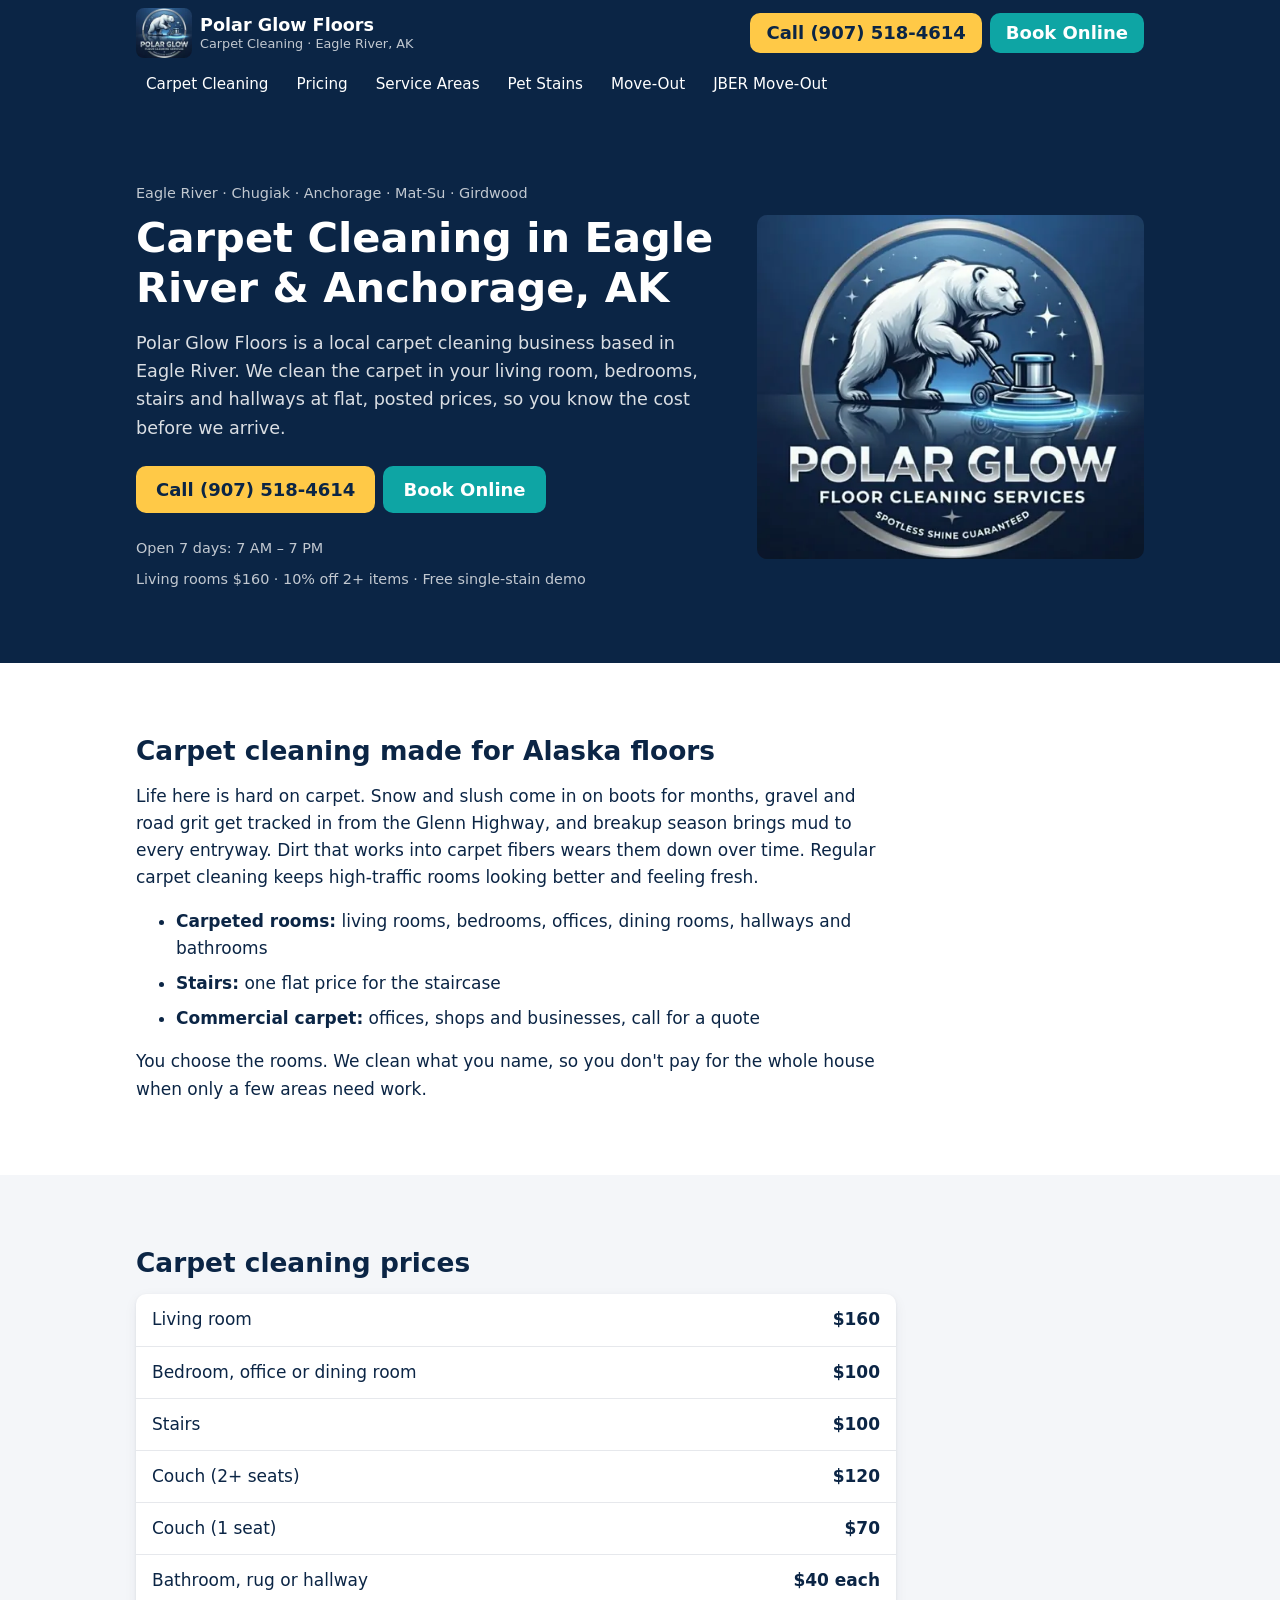
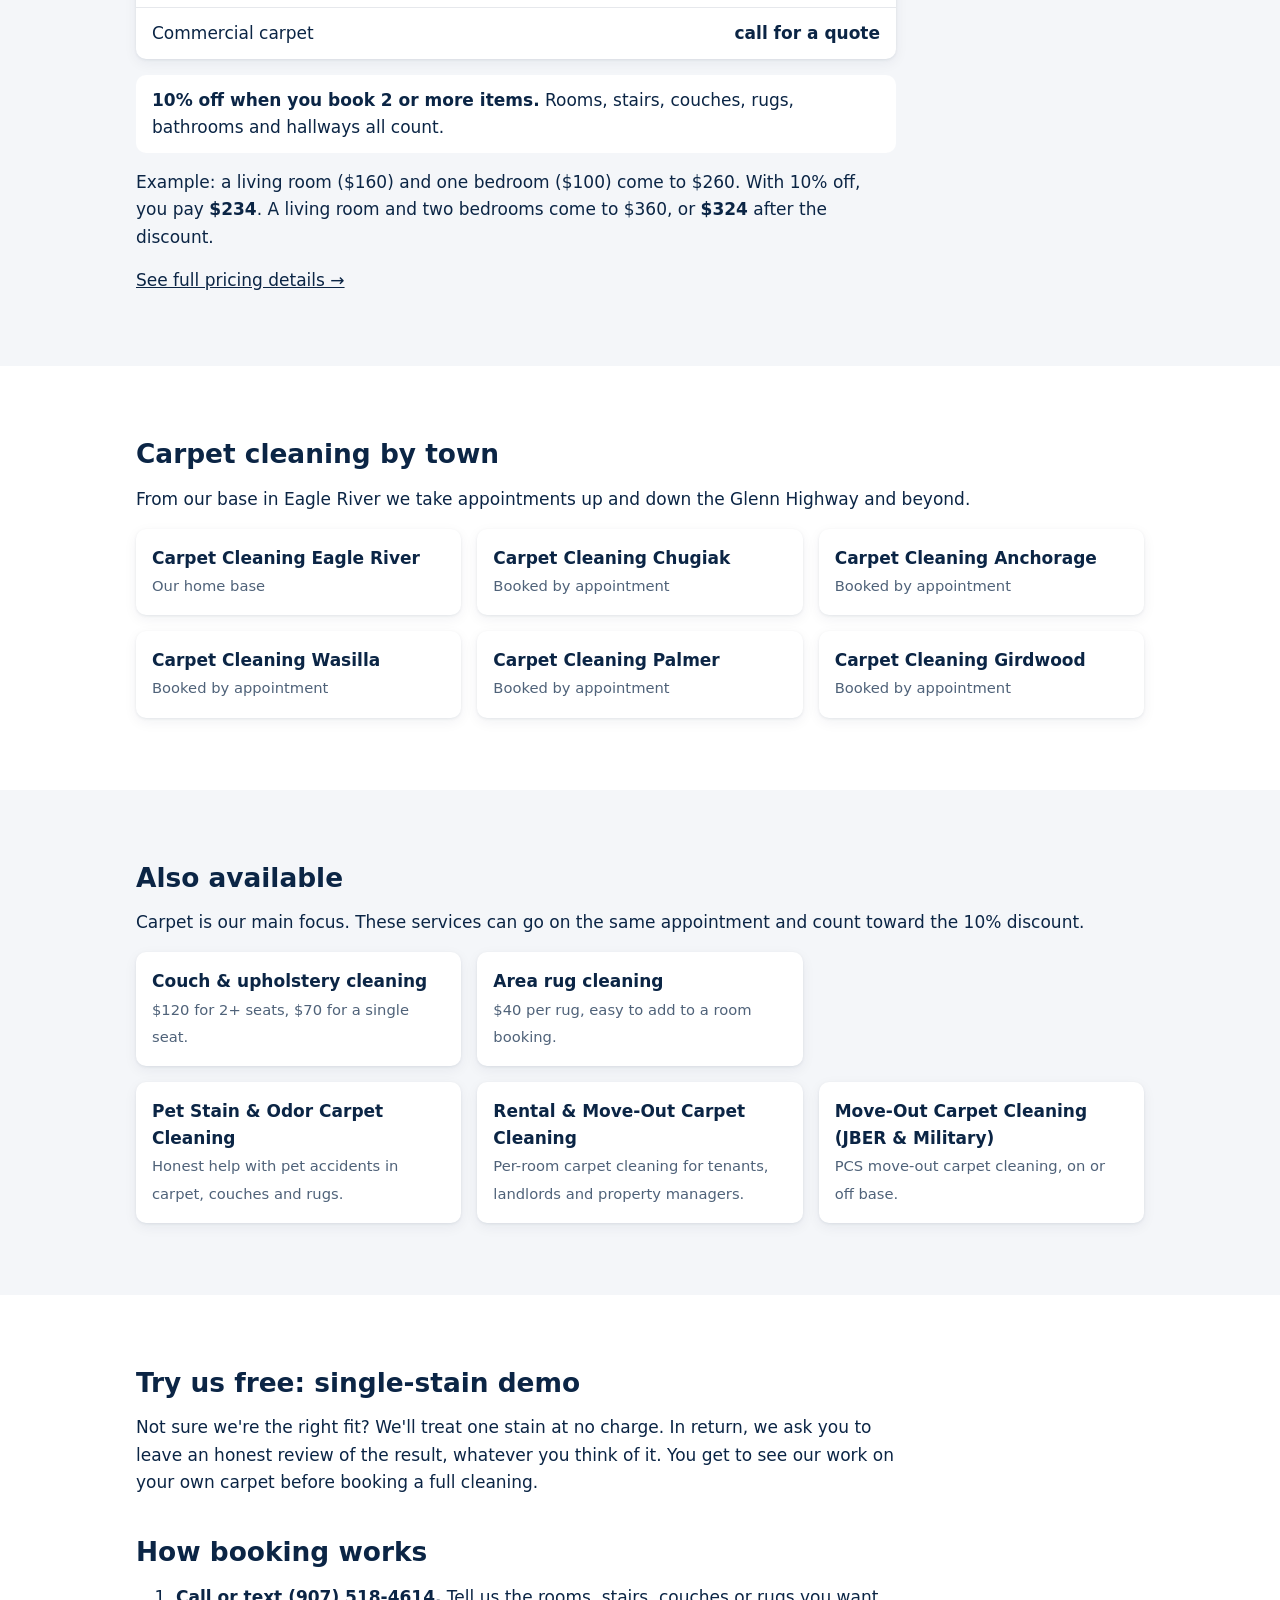
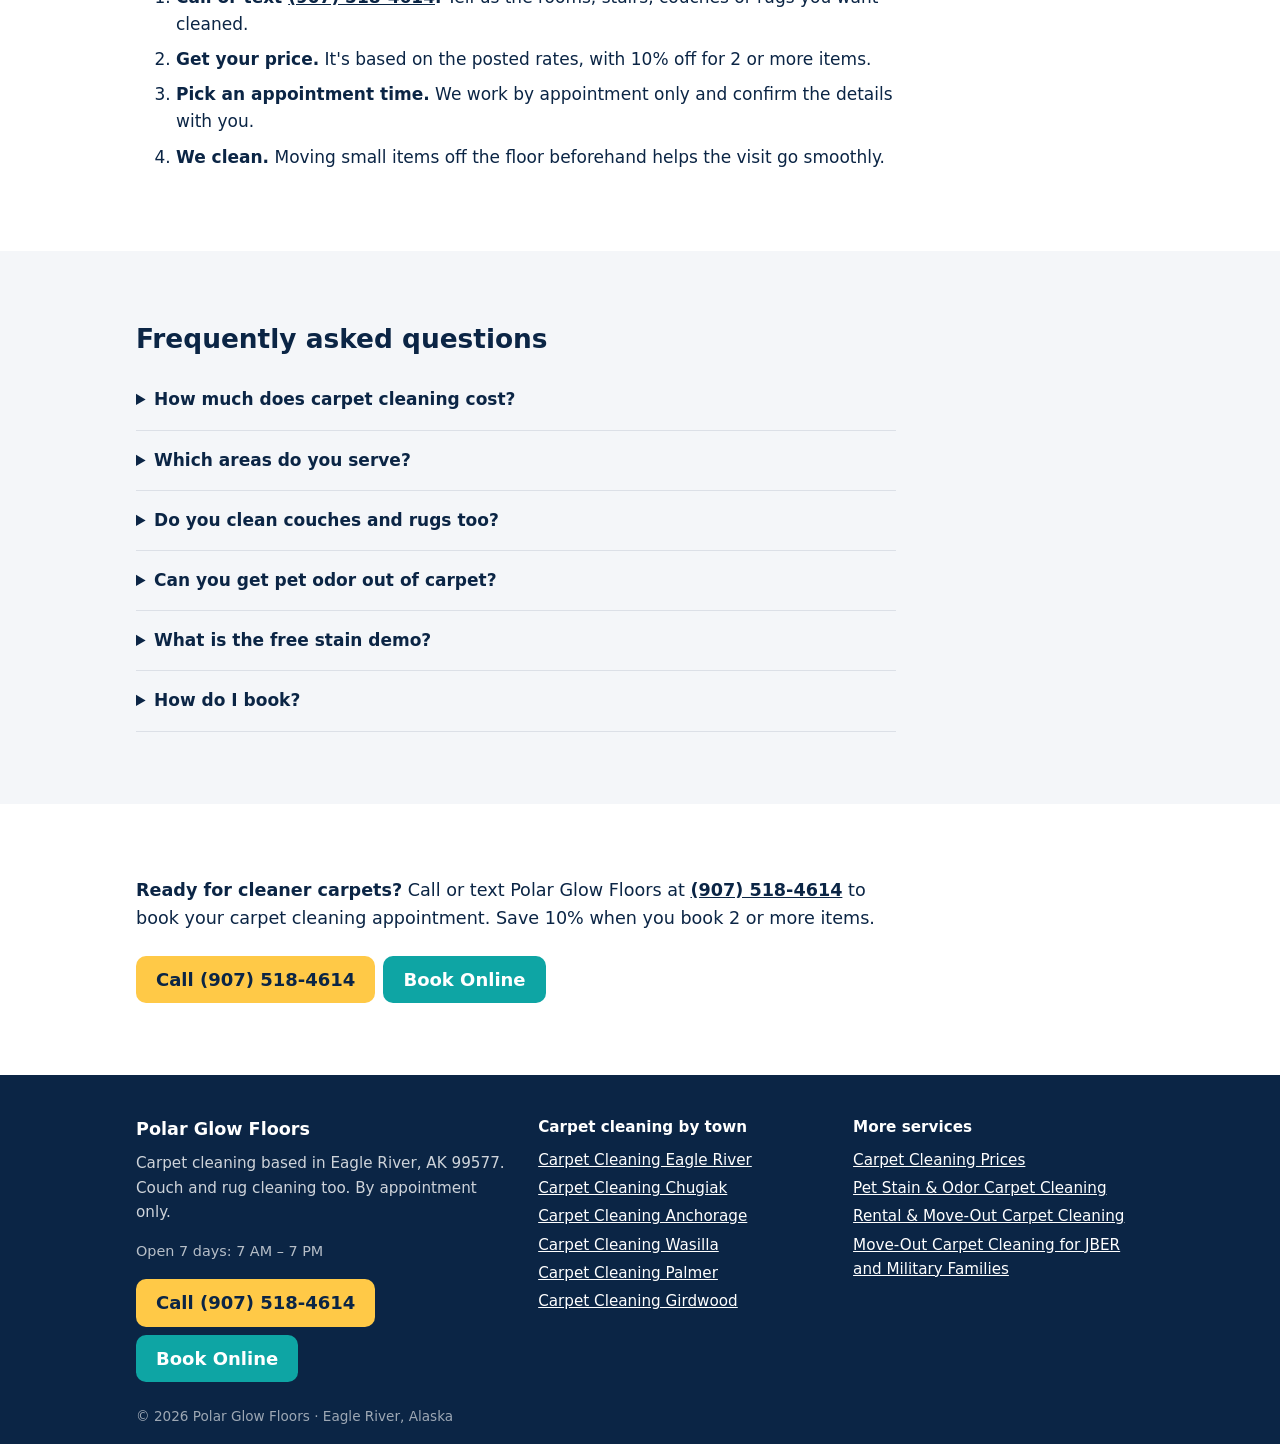
==== commit 89610cd2: "Wording fix" ====
--- a/index.html
+++ b/index.html
@@ -44,7 +44,7 @@
 <ul>
 <li><strong>Carpeted rooms:</strong> living rooms, bedrooms, offices, dining rooms, hallways and bathrooms</li>
 <li><strong>Stairs:</strong> one flat price for the staircase</li>
-<li><strong>Commercial carpet:</strong> offices, shops and businesses at call for a quote</li>
+<li><strong>Commercial carpet:</strong> offices, shops and businesses, call for a quote</li>
 </ul>
 <p>You choose the rooms. We clean what you name, so you don't pay for the whole house when only a few areas need work.</p>
 </div></section>
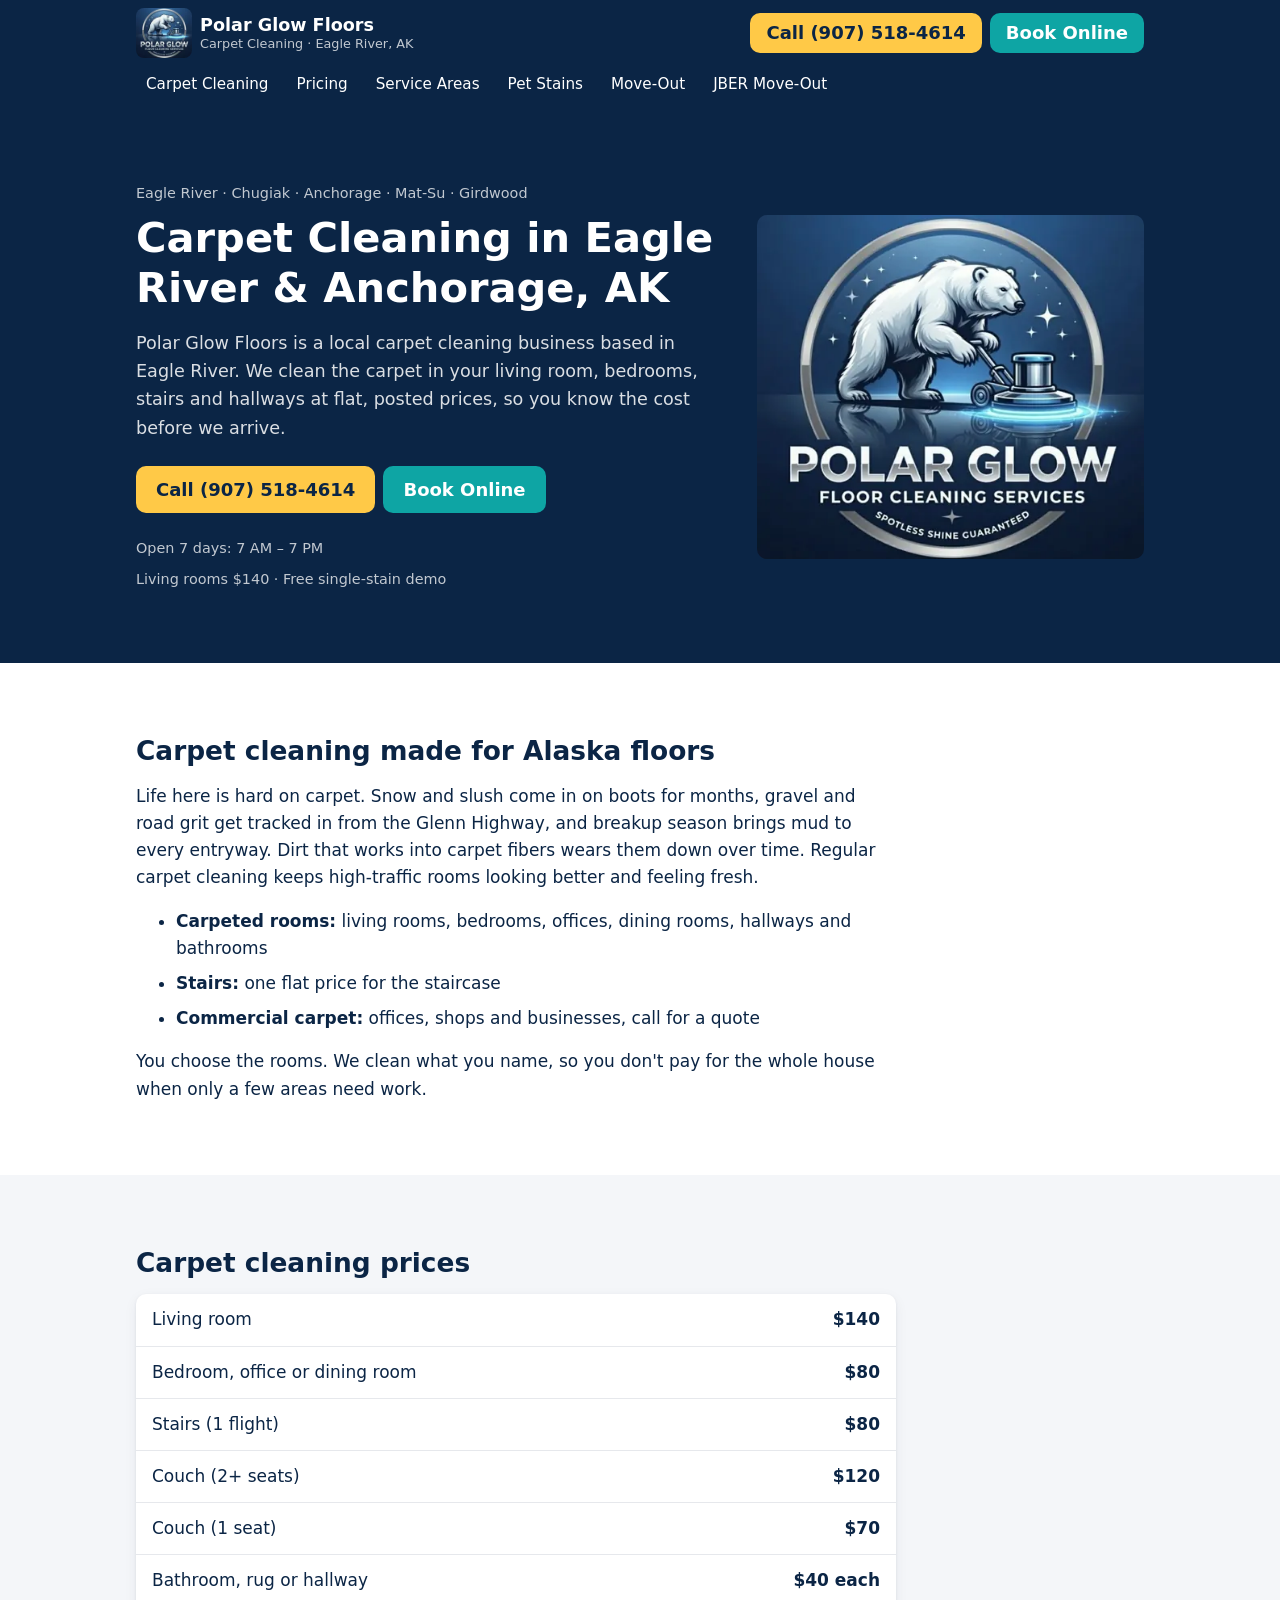
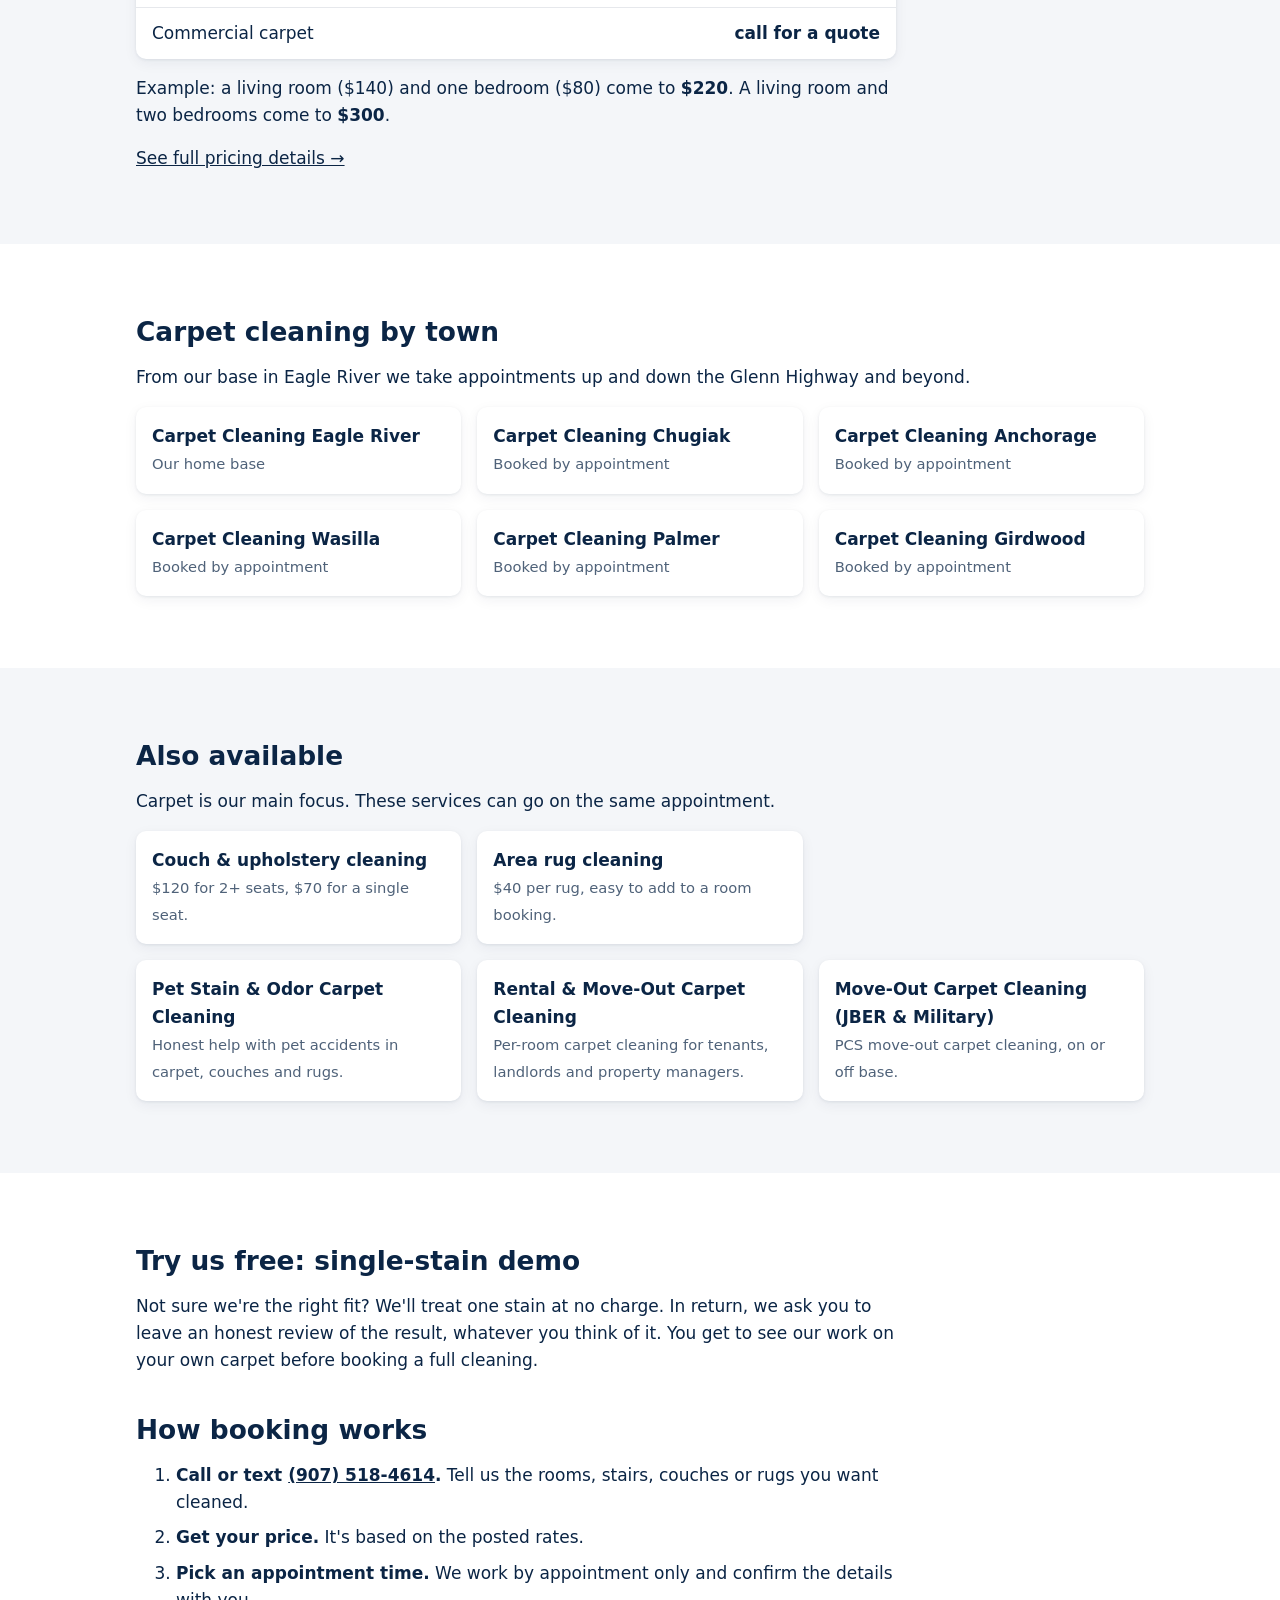
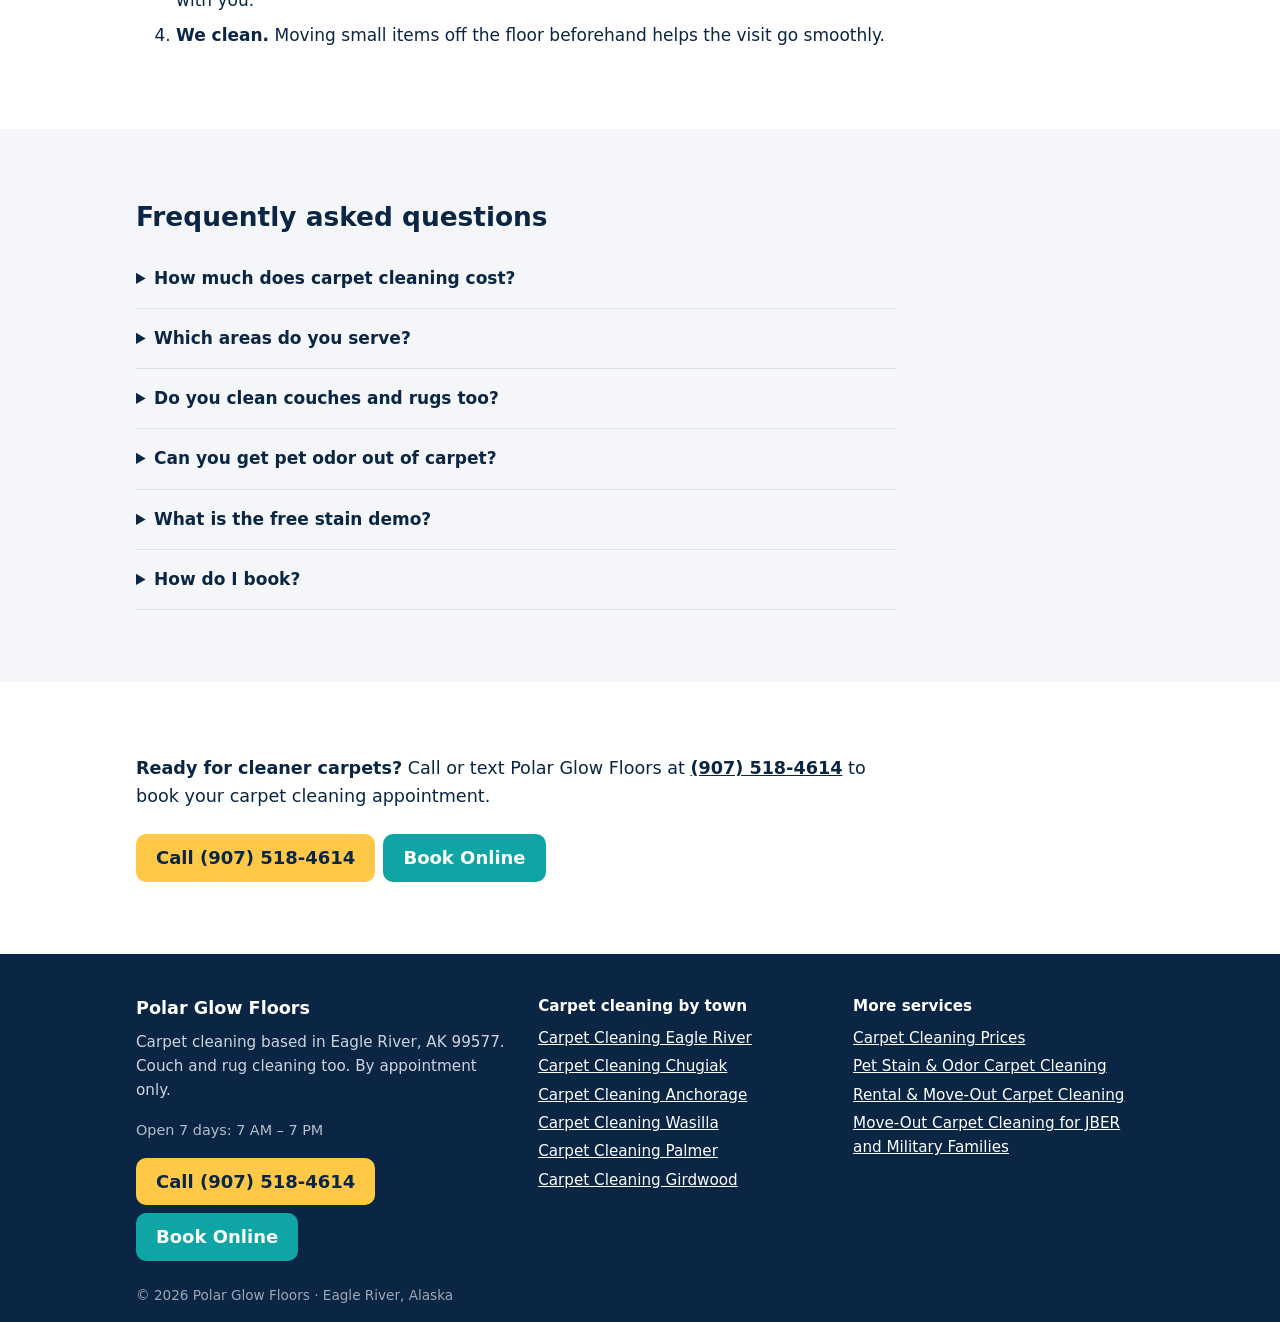
==== commit 1c160d2b: "New prices, no discount" ====
--- a/index.html
+++ b/index.html
@@ -4,18 +4,18 @@
 <meta charset="utf-8">
 <meta name="viewport" content="width=device-width,initial-scale=1">
 <title>Carpet Cleaning Eagle River, AK | Polar Glow Floors</title>
-<meta name="description" content="Carpet, couch &amp; rug cleaning in Eagle River, Chugiak &amp; Anchorage. Living rooms $160, bedrooms $100, 10% off 2+ items. Call (907) 518-4614 to book.">
+<meta name="description" content="Carpet, couch &amp; rug cleaning in Eagle River, Chugiak &amp; Anchorage. Living rooms $140, bedrooms $80. Call (907) 518-4614 to book.">
 <link rel="canonical" href="https://polarglowfloors.com/">
 <meta property="og:type" content="website">
 <meta property="og:title" content="Carpet Cleaning Eagle River, AK | Polar Glow Floors">
-<meta property="og:description" content="Carpet, couch &amp; rug cleaning in Eagle River, Chugiak &amp; Anchorage. Living rooms $160, bedrooms $100, 10% off 2+ items. Call (907) 518-4614 to book.">
+<meta property="og:description" content="Carpet, couch &amp; rug cleaning in Eagle River, Chugiak &amp; Anchorage. Living rooms $140, bedrooms $80. Call (907) 518-4614 to book.">
 <meta property="og:url" content="https://polarglowfloors.com/">
 <meta property="og:image" content="https://polarglowfloors.com/img/logo.jpg">
 <meta name="theme-color" content="#0b2545">
 <link rel="icon" type="image/png" href="/favicon.png">
 <link rel="apple-touch-icon" href="/apple-touch-icon.png">
 <link rel="stylesheet" href="/styles.css">
-<script type="application/ld+json">{"@context":"https://schema.org","@type":"HomeAndConstructionBusiness","@id":"https://polarglowfloors.com/#business","name":"Polar Glow Floors","description":"Carpet cleaning in Eagle River, Anchorage and nearby Alaska towns, plus couch (upholstery) and rug cleaning. By appointment only.","url":"https://polarglowfloors.com/","telephone":"+1-907-518-4614","logo":"https://polarglowfloors.com/img/logo.jpg","image":"https://polarglowfloors.com/img/logo.jpg","address":{"@type":"PostalAddress","addressLocality":"Eagle River","addressRegion":"AK","postalCode":"99577","addressCountry":"US"},"openingHoursSpecification":[{"@type":"OpeningHoursSpecification","dayOfWeek":["Monday","Tuesday","Wednesday","Thursday","Friday","Saturday","Sunday"],"opens":"07:00","closes":"19:00"}],"areaServed":[{"@type":"City","name":"Eagle River, AK"},{"@type":"City","name":"Chugiak, AK"},{"@type":"City","name":"Anchorage, AK"},{"@type":"Place","name":"Joint Base Elmendorf-Richardson (JBER), AK"},{"@type":"City","name":"Wasilla, AK"},{"@type":"City","name":"Palmer, AK"},{"@type":"City","name":"Girdwood, AK"}]}</script><script type="application/ld+json">{"@context":"https://schema.org","@type":"FAQPage","mainEntity":[{"@type":"Question","name":"How much does carpet cleaning cost?","acceptedAnswer":{"@type":"Answer","text":"A living room is $160. Bedrooms, offices, dining rooms and stairs are $100 each. Bathrooms, hallways and rugs are $40 each. Book 2 or more items and you get 10% off."}},{"@type":"Question","name":"Which areas do you serve?","acceptedAnswer":{"@type":"Answer","text":"We're based in Eagle River and clean carpets in Eagle River, Chugiak, Anchorage, Wasilla, Palmer and Girdwood, including JBER housing when the resident arranges base access. Girdwood is a longer drive, so call to confirm scheduling."}},{"@type":"Question","name":"Do you clean couches and rugs too?","acceptedAnswer":{"@type":"Answer","text":"Yes. A couch with 2 or more seats is $120, a single-seat couch is $70, and rugs are $40 each. They count toward the 10% multi-item discount."}},{"@type":"Question","name":"Can you get pet odor out of carpet?","acceptedAnswer":{"@type":"Answer","text":"Often we can make a real difference, but we won't promise every odor will be fully removed, especially if it has soaked into the padding. We'll tell you honestly what to expect."}},{"@type":"Question","name":"What is the free stain demo?","acceptedAnswer":{"@type":"Answer","text":"We'll clean one stain for free. In exchange, we ask you to leave an honest review of the result."}},{"@type":"Question","name":"How do I book?","acceptedAnswer":{"@type":"Answer","text":"We work by appointment only. Call or text (907) 518-4614, tell us which rooms and items you want cleaned, and we'll confirm your price and pick a time together."}}]}</script>
+<script type="application/ld+json">{"@context":"https://schema.org","@type":"HomeAndConstructionBusiness","@id":"https://polarglowfloors.com/#business","name":"Polar Glow Floors","description":"Carpet cleaning in Eagle River, Anchorage and nearby Alaska towns, plus couch (upholstery) and rug cleaning. By appointment only.","url":"https://polarglowfloors.com/","telephone":"+1-907-518-4614","logo":"https://polarglowfloors.com/img/logo.jpg","image":"https://polarglowfloors.com/img/logo.jpg","address":{"@type":"PostalAddress","addressLocality":"Eagle River","addressRegion":"AK","postalCode":"99577","addressCountry":"US"},"openingHoursSpecification":[{"@type":"OpeningHoursSpecification","dayOfWeek":["Monday","Tuesday","Wednesday","Thursday","Friday","Saturday","Sunday"],"opens":"07:00","closes":"19:00"}],"areaServed":[{"@type":"City","name":"Eagle River, AK"},{"@type":"City","name":"Chugiak, AK"},{"@type":"City","name":"Anchorage, AK"},{"@type":"Place","name":"Joint Base Elmendorf-Richardson (JBER), AK"},{"@type":"City","name":"Wasilla, AK"},{"@type":"City","name":"Palmer, AK"},{"@type":"City","name":"Girdwood, AK"}]}</script><script type="application/ld+json">{"@context":"https://schema.org","@type":"FAQPage","mainEntity":[{"@type":"Question","name":"How much does carpet cleaning cost?","acceptedAnswer":{"@type":"Answer","text":"A living room is $140. Bedrooms, offices, dining rooms and stairs are $80 each. Bathrooms, hallways and rugs are $40 each."}},{"@type":"Question","name":"Which areas do you serve?","acceptedAnswer":{"@type":"Answer","text":"We're based in Eagle River and clean carpets in Eagle River, Chugiak, Anchorage, Wasilla, Palmer and Girdwood, including JBER housing when the resident arranges base access. Girdwood is a longer drive, so call to confirm scheduling."}},{"@type":"Question","name":"Do you clean couches and rugs too?","acceptedAnswer":{"@type":"Answer","text":"Yes. A couch with 2 or more seats is $120, a single-seat couch is $70, and rugs are $40 each."}},{"@type":"Question","name":"Can you get pet odor out of carpet?","acceptedAnswer":{"@type":"Answer","text":"Often we can make a real difference, but we won't promise every odor will be fully removed, especially if it has soaked into the padding. We'll tell you honestly what to expect."}},{"@type":"Question","name":"What is the free stain demo?","acceptedAnswer":{"@type":"Answer","text":"We'll clean one stain for free. In exchange, we ask you to leave an honest review of the result."}},{"@type":"Question","name":"How do I book?","acceptedAnswer":{"@type":"Answer","text":"We work by appointment only. Call or text (907) 518-4614, tell us which rooms and items you want cleaned, and we'll confirm your price and pick a time together."}}]}</script>
 </head>
 <body>
 <header class="top">
@@ -33,7 +33,7 @@
 <p class="lead">Polar Glow Floors is a local carpet cleaning business based in Eagle River. We clean the carpet in your living room, bedrooms, stairs and hallways at flat, posted prices, so you know the cost before we arrive.</p>
 <div class="ctas"><a class="btn call" href="tel:+19075184614">Call (907) 518-4614</a><a class="btn book" href="https://book.squareup.com/appointments/wge5o7w3hdd2ip/location/LYM44T9G5PEDD" target="_blank" rel="noopener">Book Online</a></div>
 <p class="hours">Open 7 days: 7 AM – 7 PM</p>
-<p class="note">Living rooms $160 · 10% off 2+ items · Free single-stain demo</p>
+<p class="note">Living rooms $140 · Free single-stain demo</p>
 </div>
 <picture class="hero-logo"><source srcset="/img/logo.webp" type="image/webp"><img src="/img/logo.jpg" width="480" height="426" alt="Polar Glow Floors polar bear logo" fetchpriority="high"></picture>
 </div></section>
@@ -51,8 +51,8 @@
 
 <section id="pricing"><div class="wrap prose">
 <h2>Carpet cleaning prices</h2>
-<table class="prices" aria-label="Carpet cleaning prices"><tbody><tr><th scope=row>Living room</th><td>$160</td></tr><tr><th scope=row>Bedroom, office or dining room</th><td>$100</td></tr><tr><th scope=row>Stairs</th><td>$100</td></tr><tr><th scope=row>Couch (2+ seats)</th><td>$120</td></tr><tr><th scope=row>Couch (1 seat)</th><td>$70</td></tr><tr><th scope=row>Bathroom, rug or hallway</th><td>$40 each</td></tr><tr><th scope=row>Commercial carpet</th><td>call for a quote</td></tr></tbody></table><p class="deal"><strong>10% off when you book 2 or more items.</strong> Rooms, stairs, couches, rugs, bathrooms and hallways all count.</p>
-<p>Example: a living room ($160) and one bedroom ($100) come to $260. With 10% off, you pay <strong>$234</strong>. A living room and two bedrooms come to $360, or <strong>$324</strong> after the discount.</p>
+<table class="prices" aria-label="Carpet cleaning prices"><tbody><tr><th scope=row>Living room</th><td>$140</td></tr><tr><th scope=row>Bedroom, office or dining room</th><td>$80</td></tr><tr><th scope=row>Stairs (1 flight)</th><td>$80</td></tr><tr><th scope=row>Couch (2+ seats)</th><td>$120</td></tr><tr><th scope=row>Couch (1 seat)</th><td>$70</td></tr><tr><th scope=row>Bathroom, rug or hallway</th><td>$40 each</td></tr><tr><th scope=row>Commercial carpet</th><td>call for a quote</td></tr></tbody></table>
+<p>Example: a living room ($140) and one bedroom ($80) come to <strong>$220</strong>. A living room and two bedrooms come to <strong>$300</strong>.</p>
 <p><a href="/pricing/">See full pricing details →</a></p>
 </div></section>
 
@@ -64,7 +64,7 @@
 
 <section><div class="wrap">
 <h2>Also available</h2>
-<p>Carpet is our main focus. These services can go on the same appointment and count toward the 10% discount.</p>
+<p>Carpet is our main focus. These services can go on the same appointment.</p>
 <ul class="cards">
 <li><a href="/pricing/"><strong>Couch &amp; upholstery cleaning</strong><span>$120 for 2+ seats, $70 for a single seat.</span></a></li>
 <li><a href="/pricing/"><strong>Area rug cleaning</strong><span>$40 per rug, easy to add to a room booking.</span></a></li>
@@ -78,13 +78,13 @@
 <h2>How booking works</h2>
 <ol>
 <li><strong>Call or text <a href="tel:+19075184614">(907) 518-4614</a>.</strong> Tell us the rooms, stairs, couches or rugs you want cleaned.</li>
-<li><strong>Get your price.</strong> It's based on the posted rates, with 10% off for 2 or more items.</li>
+<li><strong>Get your price.</strong> It's based on the posted rates.</li>
 <li><strong>Pick an appointment time.</strong> We work by appointment only and confirm the details with you.</li>
 <li><strong>We clean.</strong> Moving small items off the floor beforehand helps the visit go smoothly.</li>
 </ol>
 </div></section>
-<section><div class="wrap faq"><h2>Frequently asked questions</h2><details><summary>How much does carpet cleaning cost?</summary><p>A living room is $160. Bedrooms, offices, dining rooms and stairs are $100 each. Bathrooms, hallways and rugs are $40 each. Book 2 or more items and you get 10% off.</p></details><details><summary>Which areas do you serve?</summary><p>We're based in Eagle River and clean carpets in Eagle River, Chugiak, Anchorage, Wasilla, Palmer and Girdwood, including JBER housing when the resident arranges base access. Girdwood is a longer drive, so call to confirm scheduling.</p></details><details><summary>Do you clean couches and rugs too?</summary><p>Yes. A couch with 2 or more seats is $120, a single-seat couch is $70, and rugs are $40 each. They count toward the 10% multi-item discount.</p></details><details><summary>Can you get pet odor out of carpet?</summary><p>Often we can make a real difference, but we won't promise every odor will be fully removed, especially if it has soaked into the padding. We'll tell you honestly what to expect.</p></details><details><summary>What is the free stain demo?</summary><p>We'll clean one stain for free. In exchange, we ask you to leave an honest review of the result.</p></details><details><summary>How do I book?</summary><p>We work by appointment only. Call or text <a href="tel:+19075184614">(907) 518-4614</a>, tell us which rooms and items you want cleaned, and we'll confirm your price and pick a time together.</p></details></div></section>
-<section class="band"><div class="wrap"><p><strong>Ready for cleaner carpets?</strong> Call or text Polar Glow Floors at <strong><a href="tel:+19075184614">(907) 518-4614</a></strong> to book your carpet cleaning appointment. Save 10% when you book 2 or more items.</p><div class="ctas"><a class="btn call" href="tel:+19075184614">Call (907) 518-4614</a><a class="btn book" href="https://book.squareup.com/appointments/wge5o7w3hdd2ip/location/LYM44T9G5PEDD" target="_blank" rel="noopener">Book Online</a></div></div></section>
+<section><div class="wrap faq"><h2>Frequently asked questions</h2><details><summary>How much does carpet cleaning cost?</summary><p>A living room is $140. Bedrooms, offices, dining rooms and stairs are $80 each. Bathrooms, hallways and rugs are $40 each.</p></details><details><summary>Which areas do you serve?</summary><p>We're based in Eagle River and clean carpets in Eagle River, Chugiak, Anchorage, Wasilla, Palmer and Girdwood, including JBER housing when the resident arranges base access. Girdwood is a longer drive, so call to confirm scheduling.</p></details><details><summary>Do you clean couches and rugs too?</summary><p>Yes. A couch with 2 or more seats is $120, a single-seat couch is $70, and rugs are $40 each.</p></details><details><summary>Can you get pet odor out of carpet?</summary><p>Often we can make a real difference, but we won't promise every odor will be fully removed, especially if it has soaked into the padding. We'll tell you honestly what to expect.</p></details><details><summary>What is the free stain demo?</summary><p>We'll clean one stain for free. In exchange, we ask you to leave an honest review of the result.</p></details><details><summary>How do I book?</summary><p>We work by appointment only. Call or text <a href="tel:+19075184614">(907) 518-4614</a>, tell us which rooms and items you want cleaned, and we'll confirm your price and pick a time together.</p></details></div></section>
+<section class="band"><div class="wrap"><p><strong>Ready for cleaner carpets?</strong> Call or text Polar Glow Floors at <strong><a href="tel:+19075184614">(907) 518-4614</a></strong> to book your carpet cleaning appointment.</p><div class="ctas"><a class="btn call" href="tel:+19075184614">Call (907) 518-4614</a><a class="btn book" href="https://book.squareup.com/appointments/wge5o7w3hdd2ip/location/LYM44T9G5PEDD" target="_blank" rel="noopener">Book Online</a></div></div></section>
 
 </main>
 <footer class="foot">
